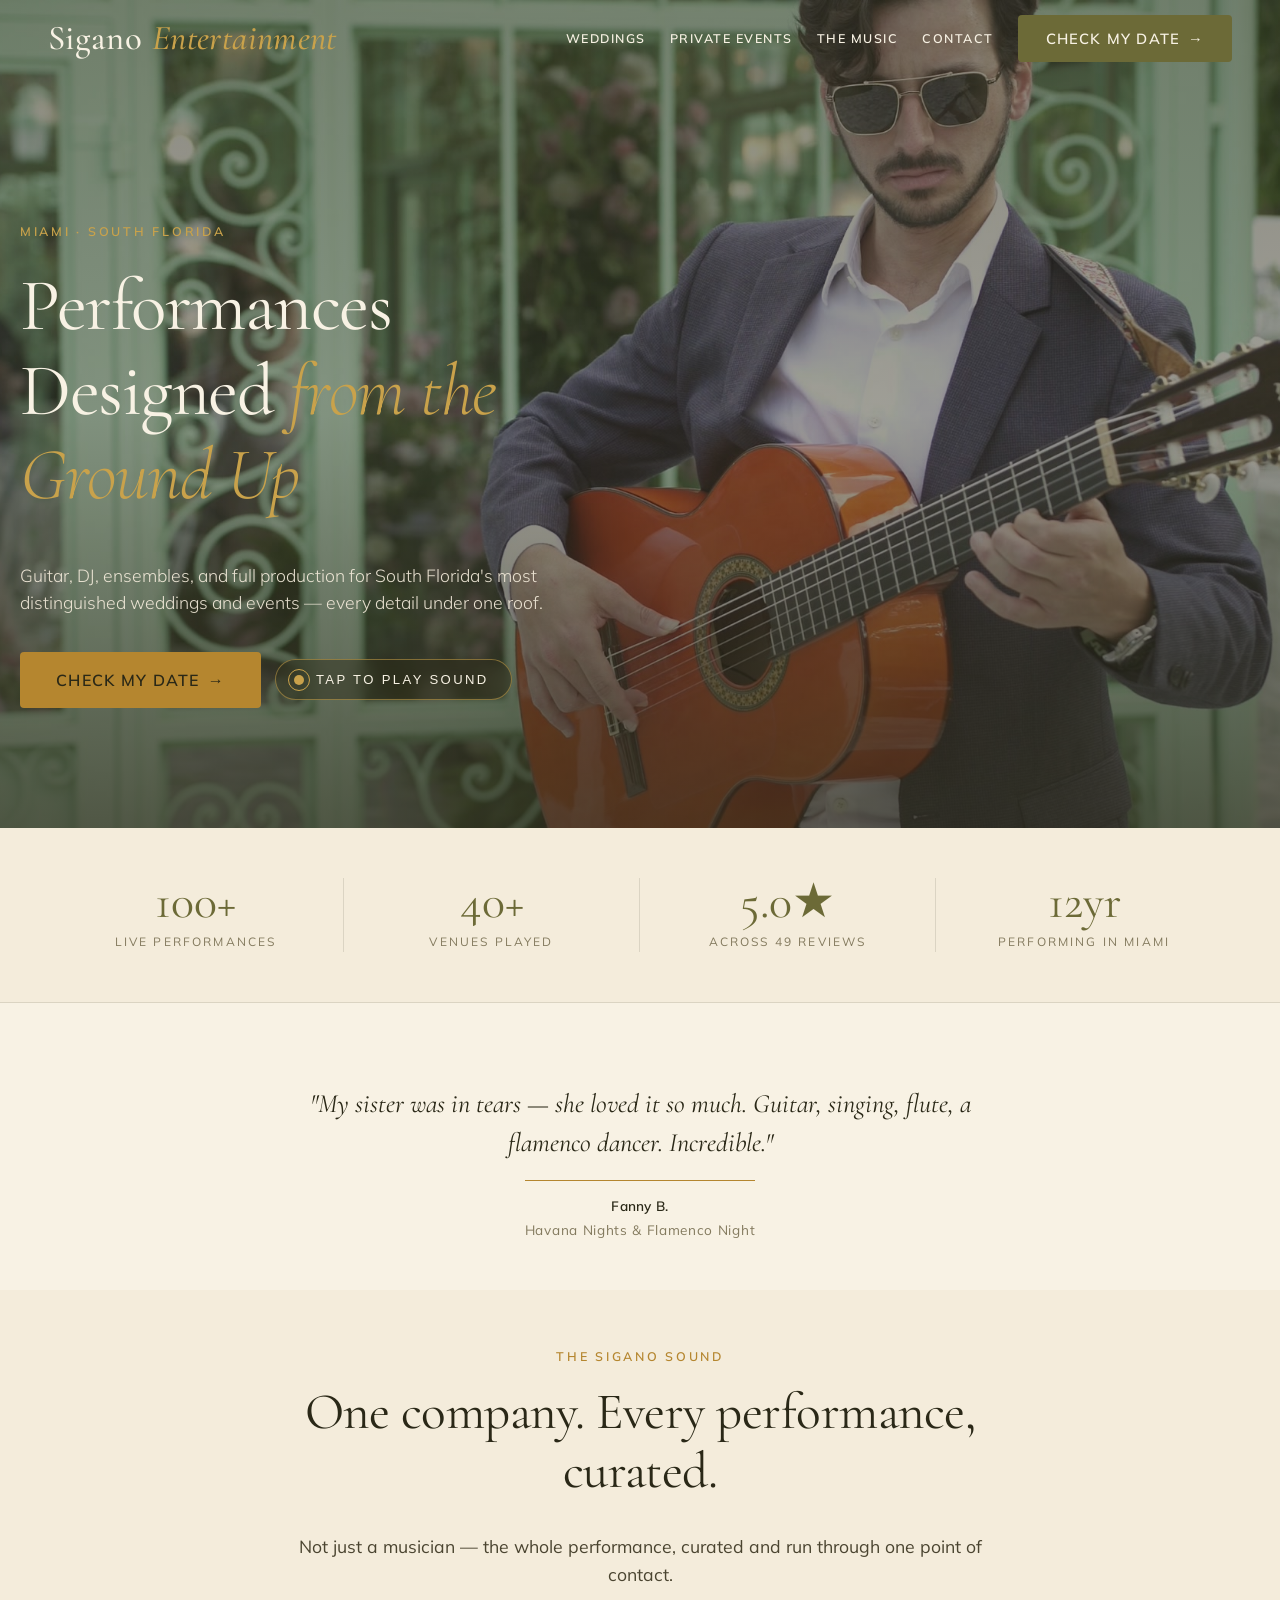
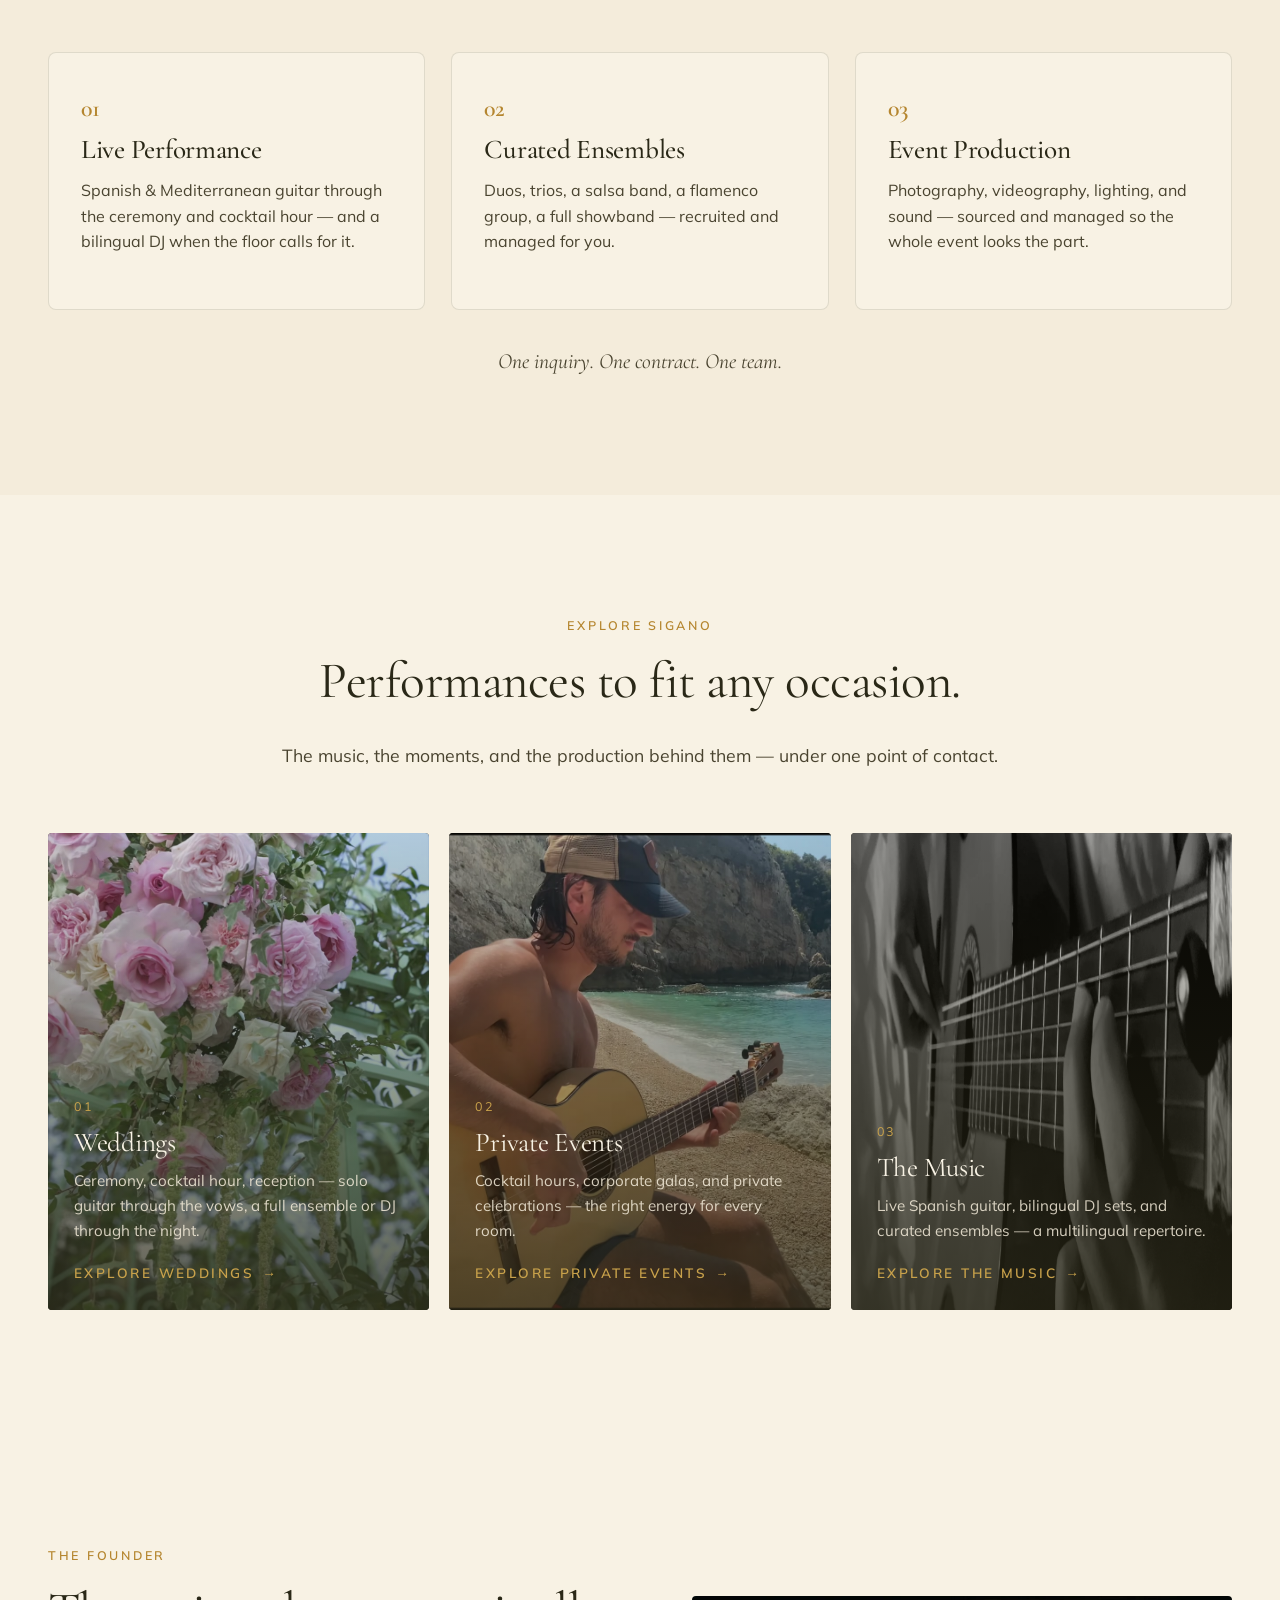
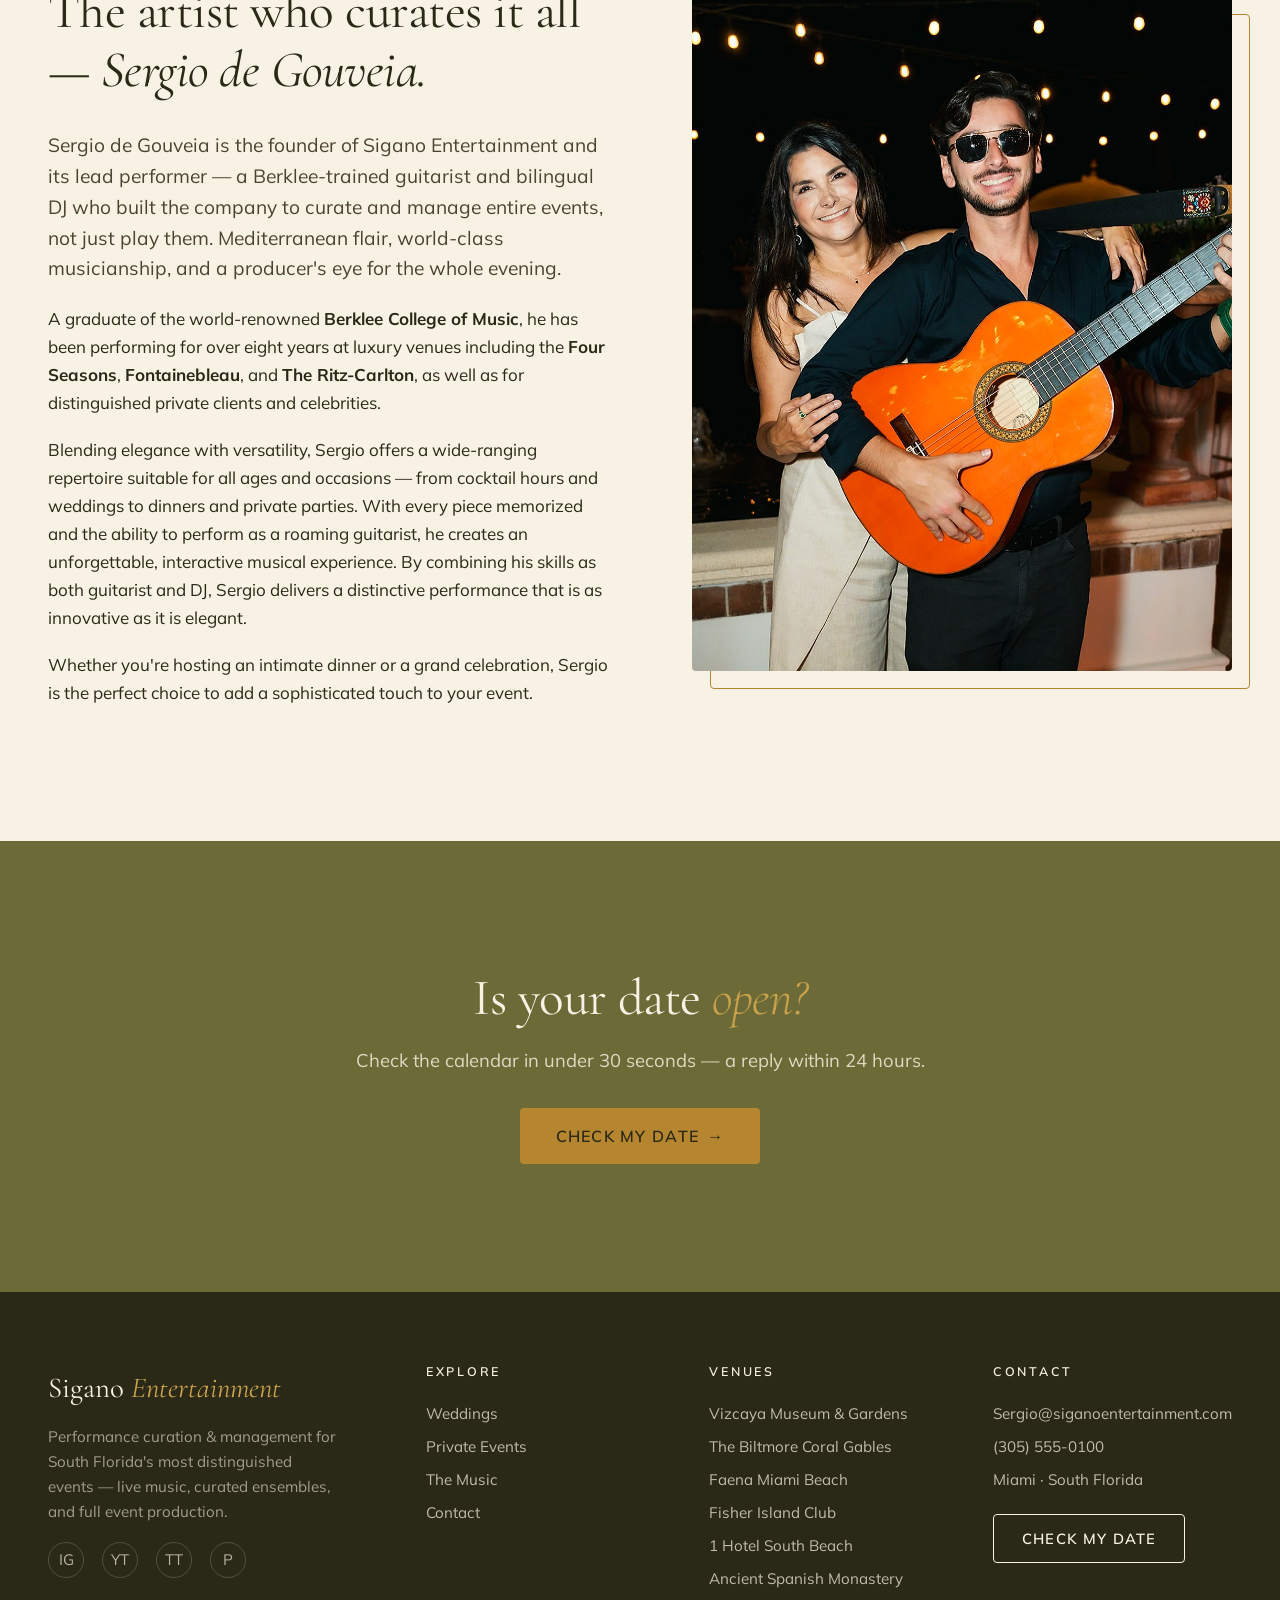
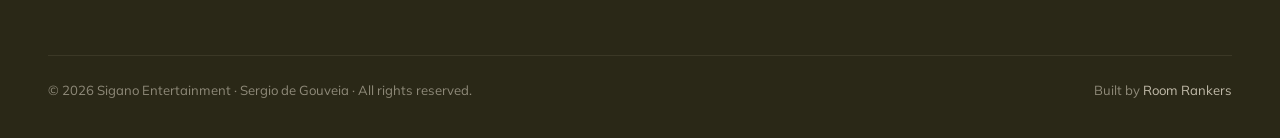
==== index.html @ 1015def7 "Homepage tweaks: new hero headline, single featured review, tighter spacing, heading edits, remove l" ====
<!DOCTYPE html>
<html lang="en">
<head>
<meta charset="UTF-8" />
<meta name="viewport" content="width=device-width, initial-scale=1.0" />
<title>Sigano Entertainment — Miami Wedding Guitarist & DJ | Spanish & Mediterranean Music</title>
<meta name="description" content="Sigano Entertainment curates and manages performances for luxury Miami events — Spanish guitar & bilingual DJ by Sergio de Gouveia, curated ensembles, and full event production (photo, video, lighting & sound) for weddings, parties, and corporate galas." />
<meta name="theme-color" content="#6C6A37" />

<!-- Open Graph -->
<meta property="og:type" content="website" />
<meta property="og:title" content="Sigano Entertainment — Miami Wedding Guitarist & DJ" />
<meta property="og:description" content="Spanish & Mediterranean guitar and bilingual DJ services for South Florida's most discerning couples and events." />
<meta property="og:url" content="https://siganoentertainment.com/" />
<meta property="og:image" content="https://siganoentertainment.com/assets/img/og-cover.jpg" />

<link rel="preconnect" href="https://fonts.googleapis.com" />
<link rel="preconnect" href="https://fonts.gstatic.com" crossorigin />
<link href="https://fonts.googleapis.com/css2?family=Cormorant+Garamond:ital,wght@0,400;0,500;0,600;1,400;1,500&family=Mulish:ital,wght@0,300;0,400;0,500;0,600;0,700;1,400&display=swap" rel="stylesheet" />
<link rel="stylesheet" href="assets/css/styles.css" />

<!-- ===================== Schema.org JSON-LD ===================== -->
<!-- (1) MusicGroup — entity panel + social link consolidation -->
<script type="application/ld+json">
{
  "@context": "https://schema.org",
  "@type": "MusicGroup",
  "name": "Sigano Entertainment",
  "alternateName": "Sergio de Gouveia",
  "genre": ["Spanish Guitar", "Flamenco", "Mediterranean", "Latin"],
  "url": "https://siganoentertainment.com",
  "logo": "https://siganoentertainment.com/assets/img/logo.svg",
  "image": "https://siganoentertainment.com/assets/img/og-cover.jpg",
  "sameAs": [
    "https://www.instagram.com/siganomusic",
    "https://www.youtube.com/@siganomusic",
    "https://www.tiktok.com/@siganomusic",
    "https://www.pinterest.com/siganomusic"
  ]
}
</script>
<!-- (2) LocalBusiness — service area + local pack eligibility -->
<script type="application/ld+json">
{
  "@context": "https://schema.org",
  "@type": "MusicGroup",
  "additionalType": "https://schema.org/LocalBusiness",
  "name": "Sigano Entertainment",
  "image": "https://siganoentertainment.com/assets/img/og-cover.jpg",
  "url": "https://siganoentertainment.com",
  "telephone": "+1-305-555-0100",
  "email": "Sergio@siganoentertainment.com",
  "priceRange": "$$$",
  "address": {
    "@type": "PostalAddress",
    "addressLocality": "Miami",
    "addressRegion": "FL",
    "addressCountry": "US"
  },
  "areaServed": [
    { "@type": "AdministrativeArea", "name": "Miami-Dade County" },
    { "@type": "AdministrativeArea", "name": "Broward County" },
    { "@type": "AdministrativeArea", "name": "Palm Beach County" }
  ],
  "aggregateRating": {
    "@type": "AggregateRating",
    "ratingValue": "5.0",
    "reviewCount": "49",
    "bestRating": "5"
  }
}
</script>
<!-- (3) FAQPage — eligible for FAQ rich result -->
<script type="application/ld+json">
{
  "@context": "https://schema.org",
  "@type": "FAQPage",
  "mainEntity": [
    {
      "@type": "Question",
      "name": "How far in advance should we book Sergio?",
      "acceptedAnswer": {
        "@type": "Answer",
        "text": "Luxury Miami weddings typically book Sigano Entertainment 9–12 months out. Peak Saturdays in October, November, March, and April are reserved earliest. Check My Date to see availability for your specific date."
      }
    },
    {
      "@type": "Question",
      "name": "Do you travel outside Miami?",
      "acceptedAnswer": {
        "@type": "Answer",
        "text": "Yes — Sigano Entertainment serves Miami-Dade, Broward, and Palm Beach counties without travel fees. Destination weddings in the Florida Keys, the Bahamas, and beyond are quoted on request."
      }
    },
    {
      "@type": "Question",
      "name": "What is included in your wedding packages?",
      "acceptedAnswer": {
        "@type": "Answer",
        "text": "Every wedding package includes ceremony guitar, cocktail hour, professional PA system, wireless lapel mic for the officiant, fully insured performance, and a planning consultation. DJ services and reception coverage are optional add-ons."
      }
    },
    {
      "@type": "Question",
      "name": "Can you play specific songs we request?",
      "acceptedAnswer": {
        "@type": "Answer",
        "text": "Absolutely — Sergio prepares custom arrangements for your processional, recessional, and first dance. Most couples submit 3–5 requests; the rest of the repertoire is curated to match your event's energy."
      }
    },
    {
      "@type": "Question",
      "name": "Do you perform in Spanish and English?",
      "acceptedAnswer": {
        "@type": "Answer",
        "text": "Yes. Sergio is fully bilingual — he MCs ceremonies in Spanish, English, or both, and his repertoire spans classical Spanish guitar, flamenco, Latin pop, and Mediterranean standards alongside American pop and jazz."
      }
    }
  ]
}
</script>
</head>
<body>

<!-- ===================== HEADER ===================== -->
<header class="site-header is-light">
  <div class="container site-header__inner">
    <a href="index.html" class="brand"><span class="brand__name">Sigano <span class="brand__mark">Entertainment</span></span></a>
    <nav class="nav" aria-label="Primary">
      <a href="weddings.html">Weddings</a>
      <a href="private-events.html">Private Events</a>
      <a href="music.html">The Music</a>
      <a href="contact.html">Contact</a>
      <button class="btn btn--primary" data-open-modal="check-date">Check My Date <span class="arrow">&rarr;</span></button>
    </nav>
    <button class="menu-toggle" aria-label="Menu" aria-expanded="false">
      <span></span><span></span><span></span>
    </button>
  </div>
</header>

<!-- ===================== HERO ===================== -->
<section class="hero" id="top">
  <div class="hero__media">
    <video autoplay muted loop playsinline preload="metadata" poster="assets/img/poster-home.jpg" aria-hidden="true">
      <source src="assets/videos/hero-home.mp4" type="video/mp4" />
    </video>
  </div>
  <div class="hero__overlay"></div>
  <div class="container hero__inner">
    <div class="hero__eyebrow eyebrow">Miami · South Florida</div>
    <h1 class="hero__title">Performances Designed <em>from the Ground Up</em></h1>
    <p class="hero__sub">Guitar, DJ, ensembles, and full production for South Florida's most distinguished weddings and events — every detail under one roof.</p>
    <div class="hero__actions">
      <button class="btn btn--gold btn--lg" data-open-modal="check-date">Check My Date <span class="arrow">→</span></button>
      <button class="hero__play-cue" type="button" aria-label="Toggle sound">
        <span class="dot"></span><span class="label">Tap to unmute</span>
      </button>
    </div>
  </div>
</section>

<!-- ===================== STATS STRIP ===================== -->
<section class="stats-strip" aria-label="Sigano by the numbers">
  <div class="container">
    <div class="stat-row stat-row--flush">
      <div class="stat"><div class="stat__num">100+</div><div class="stat__label">Live Performances</div></div>
      <div class="stat"><div class="stat__num">40+</div><div class="stat__label">Venues Played</div></div>
      <div class="stat"><div class="stat__num">5.0★</div><div class="stat__label">Across 49 reviews</div></div>
      <div class="stat"><div class="stat__num">12yr</div><div class="stat__label">Performing in Miami</div></div>
    </div>
  </div>
</section>

<!-- ===================== TESTIMONIAL TRIO (above the fold trust) ===================== -->
<section class="testimonial-trio" aria-label="What couples say">
  <div class="container">
    <div class="testimonial-trio__grid" style="grid-template-columns:1fr;max-width:860px;margin:0 auto;text-align:center;">
      <figure class="t-quote">
        <blockquote class="t-quote__text" style="font-size:1.65rem;line-height:1.5;">"My sister was in tears — she loved it so much. Guitar, singing, flute, a flamenco dancer. Incredible."</blockquote>
        <figcaption class="t-quote__attr" style="display:inline-block;border-top:1px solid var(--gold);padding-top:14px;">
          <strong>Fanny B.</strong>
          Havana Nights &amp; Flamenco Night
        </figcaption>
      </figure>
    </div>
  </div>
</section>

<!-- ===================== THE SIGANO SOUND — THREE PILLARS ===================== -->
<section class="section section--cream" style="padding-top: clamp(32px, 4vw, 52px);">
  <div class="container">
    <div class="section-head">
      <div class="eyebrow">The Sigano Sound</div>
      <h2>One company. Every performance, curated.</h2>
      <p class="lede">Not just a musician — the whole performance, curated and run through one point of contact.</p>
    </div>
    <div class="pillars">
      <div class="pillar">
        <div class="pillar__num">01</div>
        <h3 class="pillar__title">Live Performance</h3>
        <p class="pillar__desc">Spanish &amp; Mediterranean guitar through the ceremony and cocktail hour — and a bilingual DJ when the floor calls for it.</p>
      </div>
      <div class="pillar">
        <div class="pillar__num">02</div>
        <h3 class="pillar__title">Curated Ensembles</h3>
        <p class="pillar__desc">Duos, trios, a salsa band, a flamenco group, a full showband — recruited and managed for you.</p>
      </div>
      <div class="pillar">
        <div class="pillar__num">03</div>
        <h3 class="pillar__title">Event Production</h3>
        <p class="pillar__desc">Photography, videography, lighting, and sound — sourced and managed so the whole event looks the part.</p>
      </div>
    </div>
    <p class="pillars__foot">One inquiry. One contract. One team.</p>
  </div>
</section>

<!-- ===================== EVENTS WE CURATE FOR ===================== -->
<section class="section">
  <div class="container">
    <div class="section-head">
      <div class="eyebrow">Explore Sigano</div>
      <h2>Performances to fit any occasion.</h2>
      <p class="lede">The music, the moments, and the production behind them — under one point of contact.</p>
    </div>
    <div class="service-grid">
      <a href="weddings.html" class="service-card">
        <div class="service-card__bg" style="background-image:url('assets/img/card-weddings.jpg');"></div>
        <div class="service-card__content">
          <div class="service-card__number">01</div>
          <h3 class="service-card__title">Weddings</h3>
          <p class="service-card__desc">Ceremony, cocktail hour, reception — solo guitar through the vows, a full ensemble or DJ through the night.</p>
          <span class="service-card__cta">Explore weddings <span>&rarr;</span></span>
        </div>
      </a>
      <a href="private-events.html" class="service-card">
        <div class="service-card__bg" style="background-image:url('assets/img/poster-corporate.jpg');"></div>
        <div class="service-card__content">
          <div class="service-card__number">02</div>
          <h3 class="service-card__title">Private Events</h3>
          <p class="service-card__desc">Cocktail hours, corporate galas, and private celebrations — the right energy for every room.</p>
          <span class="service-card__cta">Explore private events <span>&rarr;</span></span>
        </div>
      </a>
      <a href="music.html" class="service-card">
        <div class="service-card__bg" style="background-image:url('assets/img/card-flamenco-bw.jpg');"></div>
        <div class="service-card__content">
          <div class="service-card__number">03</div>
          <h3 class="service-card__title">The Music</h3>
          <p class="service-card__desc">Live Spanish guitar, bilingual DJ sets, and curated ensembles — a multilingual repertoire.</p>
          <span class="service-card__cta">Explore the music <span>&rarr;</span></span>
        </div>
      </a>
    </div>
  </div>
</section>

<!-- ===================== ABOUT SERGIO ===================== -->
<section class="section" id="about">
  <div class="container">
    <div class="two-col">
      <div>
        <div class="eyebrow">The founder</div>
        <h2>The artist who curates it all <em>— Sergio de Gouveia.</em></h2>
        <p class="lede">Sergio de Gouveia is the founder of Sigano Entertainment and its lead performer — a Berklee-trained guitarist and bilingual DJ who built the company to curate and manage entire events, not just play them. Mediterranean flair, world-class musicianship, and a producer's eye for the whole evening.</p>
        <p>A graduate of the world-renowned <strong>Berklee College of Music</strong>, he has been performing for over eight years at luxury venues including the <strong>Four Seasons</strong>, <strong>Fontainebleau</strong>, and <strong>The Ritz-Carlton</strong>, as well as for distinguished private clients and celebrities.</p>
        <p>Blending elegance with versatility, Sergio offers a wide-ranging repertoire suitable for all ages and occasions — from cocktail hours and weddings to dinners and private parties. With every piece memorized and the ability to perform as a roaming guitarist, he creates an unforgettable, interactive musical experience. By combining his skills as both guitarist and DJ, Sergio delivers a distinctive performance that is as innovative as it is elegant.</p>
        <p>Whether you're hosting an intimate dinner or a grand celebration, Sergio is the perfect choice to add a sophisticated touch to your event.</p>
      </div>
      <div class="two-col__media two-col__media--frame">
        <img src="assets/img/sergio-night-stringlights.jpg" alt="Sergio de Gouveia performing with a guest at a Miami wedding under string lights" style="aspect-ratio:4/5;width:100%;object-fit:cover;border-radius:4px;" />
      </div>
    </div>
  </div>
</section>

<!-- ===================== CLOSING CTA ===================== -->
<section class="cta-block">
  <div class="container-narrow">
    <h2>Is your date <em>open?</em></h2>
    <p>Check the calendar in under 30 seconds — a reply within 24 hours.</p>
    <button class="btn btn--lg" data-open-modal="check-date">Check My Date <span class="arrow">→</span></button>
  </div>
</section>

<!-- ===================== FOOTER ===================== -->
<footer class="site-footer">
  <div class="container">
    <div class="footer-grid">
      <div>
        <div class="footer-brand">Sigano <em>Entertainment</em></div>
        <p class="footer-tagline">Performance curation &amp; management for South Florida's most distinguished events — live music, curated ensembles, and full event production.</p>
        <div class="social-links" style="margin-top:18px;">
          <a href="https://instagram.com/siganomusic" aria-label="Instagram" target="_blank" rel="noopener">IG</a>
          <a href="https://youtube.com/@siganomusic" aria-label="YouTube" target="_blank" rel="noopener">YT</a>
          <a href="https://tiktok.com/@siganomusic" aria-label="TikTok" target="_blank" rel="noopener">TT</a>
          <a href="https://pinterest.com/siganomusic" aria-label="Pinterest" target="_blank" rel="noopener">P</a>
        </div>
      </div>
      <div>
        <h4>Explore</h4>
        <ul>
          <li><a href="weddings.html">Weddings</a></li>
          <li><a href="private-events.html">Private Events</a></li>
          <li><a href="music.html">The Music</a></li>
          <li><a href="contact.html">Contact</a></li>
        </ul>
      </div>
      <div>
        <h4>Venues</h4>
        <ul>
          <li>Vizcaya Museum &amp; Gardens</li>
          <li>The Biltmore Coral Gables</li>
          <li>Faena Miami Beach</li>
          <li>Fisher Island Club</li>
          <li>1 Hotel South Beach</li>
          <li>Ancient Spanish Monastery</li>
        </ul>
      </div>
      <div>
        <h4>Contact</h4>
        <ul>
          <li><a href="mailto:Sergio@siganoentertainment.com">Sergio@siganoentertainment.com</a></li>
          <li><a href="tel:+13055550100">(305) 555-0100</a></li>
          <li>Miami · South Florida</li>
        </ul>
        <button class="btn btn--ghost-light" data-open-modal="check-date" style="margin-top:18px;">Check My Date</button>
      </div>
    </div>
    <div class="footer-bottom">
      <div>© 2026 Sigano Entertainment · Sergio de Gouveia · All rights reserved.</div>
      <div>Built by <a href="https://roomrankers.com" target="_blank" rel="noopener">Room Rankers</a></div>
    </div>
  </div>
</footer>

<!-- ===================== MOBILE STICKY CTA ===================== -->
<div class="mobile-cta">
  <button class="btn btn--primary" data-open-modal="check-date">Check My Date <span class="arrow">→</span></button>
</div>

<!-- ===================== "CHECK MY DATE" MODAL ===================== -->
<div class="modal" id="check-date-modal" role="dialog" aria-modal="true" aria-labelledby="check-date-title" aria-hidden="true">
  <div class="modal__panel">
    <button class="modal__close" data-modal-close aria-label="Close">&times;</button>
    <div class="modal__eyebrow">Real availability · 24h reply</div>
    <h2 id="check-date-title">Check My Date</h2>
    <p>Five quick fields. Sergio personally reviews every inquiry — you'll hear back within 24 hours with availability and a custom proposal for your venue.</p>
    <form id="check-date-form" novalidate>
      <div class="form-field">
        <label for="cd-name">Your name</label>
        <input id="cd-name" type="text" name="name" required autocomplete="name" />
      </div>
      <div class="form-field">
        <label for="cd-email">Email</label>
        <input id="cd-email" type="email" name="email" required autocomplete="email" />
      </div>
      <div class="form-field">
        <label for="cd-date">Event date</label>
        <input id="cd-date" type="date" name="event_date" required />
      </div>
      <div class="form-field">
        <label for="cd-type">Event type</label>
        <select id="cd-type" name="event_type" required>
          <option value="">Select one</option>
          <option>Wedding — full day</option>
          <option>Wedding — ceremony only</option>
          <option>Cocktail hour</option>
          <option>Corporate event</option>
          <option>Private dinner / other</option>
        </select>
      </div>
      <div class="form-field">
        <label for="cd-venue">Venue (or city)</label>
        <input id="cd-venue" type="text" name="venue" placeholder="e.g. Vizcaya, or Miami Beach" required />
      </div>
      <button class="btn btn--primary" type="submit">Send inquiry <span class="arrow">→</span></button>
      <small>Sergio replies personally · Sergio@siganoentertainment.com</small>
    </form>
  </div>
</div>

<script src="assets/js/main.js"></script>
</body>
</html>
---- assets/css/styles.css ----
/* =========================================================
   SIGANO MUSIC — Brand System & Site Styles
   Mediterranean luxury palette · serif display + clean sans
   ========================================================= */

:root {
  /* Color palette — Warm Mediterranean Luxury */
  --bordeaux: #6C6A37;
  --bordeaux-dark: #4F4E27;
  --terracotta: #C9A24B;
  --cream: #F4ECDB;
  --warm-white: #F8F2E4;
  --gold: #B5862F;
  --gold-soft: #C9A24B;
  --ink: #2A2817;
  --ink-soft: #4A4430;
  --muted: #837A5E;
  --hairline: rgba(42, 40, 23, 0.12);

  /* Type */
  --font-display: 'Cormorant Garamond', 'Playfair Display', Georgia, serif;
  --font-body: 'Mulish', -apple-system, BlinkMacSystemFont, 'Segoe UI', sans-serif;

  /* Layout */
  --container: 1240px;
  --container-narrow: 980px;
  --radius: 4px;
  --radius-lg: 8px;
  --header-h: 76px;

  /* Motion */
  --ease: cubic-bezier(0.22, 1, 0.36, 1);
  --dur: 0.45s;
}

/* ---------- Reset / base ---------- */
*, *::before, *::after { box-sizing: border-box; }
html { scroll-behavior: smooth; }
body {
  margin: 0;
  font-family: var(--font-body);
  font-size: 17px;
  line-height: 1.65;
  color: var(--ink);
  background: var(--warm-white);
  -webkit-font-smoothing: antialiased;
  -moz-osx-font-smoothing: grayscale;
}

img, video { display: block; max-width: 100%; height: auto; }

a { color: var(--bordeaux); text-decoration: none; transition: color 0.2s var(--ease); }
a:hover { color: var(--terracotta); }

h1, h2, h3, h4, h5 {
  font-family: var(--font-display);
  font-weight: 500;
  color: var(--ink);
  letter-spacing: -0.01em;
  line-height: 1.15;
  margin: 0 0 0.6em;
}

h1 { font-size: clamp(2.8rem, 6vw, 4.6rem); font-weight: 400; letter-spacing: -0.02em; }
h2 { font-size: clamp(2.2rem, 4vw, 3.4rem); font-weight: 400; }
h3 { font-size: clamp(1.5rem, 2.2vw, 1.9rem); }
h4 { font-size: 1.2rem; font-family: var(--font-body); font-weight: 600; letter-spacing: 0.02em; }

p { margin: 0 0 1.1em; }
.lede { font-size: 1.2rem; line-height: 1.6; color: var(--ink-soft); }

.container { width: 100%; max-width: var(--container); margin: 0 auto; padding: 0 28px; }
.container-narrow { width: 100%; max-width: var(--container-narrow); margin: 0 auto; padding: 0 28px; }

.eyebrow {
  font-family: var(--font-body);
  font-size: 0.78rem;
  font-weight: 600;
  letter-spacing: 0.22em;
  text-transform: uppercase;
  color: var(--gold);
  margin-bottom: 1rem;
  display: inline-block;
}

.section { padding: clamp(64px, 9vw, 120px) 0; }
.section--cream { background: var(--cream); }
.section--ink { background: var(--ink); color: var(--cream); }
.section--ink h1, .section--ink h2, .section--ink h3 { color: var(--warm-white); }
.section--ink .eyebrow { color: var(--gold-soft); }

/* ---------- Header ---------- */
.site-header {
  position: fixed;
  top: 0; left: 0; right: 0;
  height: var(--header-h);
  background: rgba(244, 236, 219, 0);
  z-index: 100;
  transition: background var(--dur) var(--ease), box-shadow var(--dur) var(--ease), backdrop-filter var(--dur) var(--ease);
}
.site-header.is-scrolled {
  background: rgba(244, 236, 219, 0.96);
  backdrop-filter: saturate(140%) blur(10px);
  -webkit-backdrop-filter: saturate(140%) blur(10px);
  box-shadow: 0 1px 0 var(--hairline);
}
.site-header__inner {
  height: 100%;
  display: flex;
  align-items: center;
  justify-content: space-between;
  gap: 24px;
}
.brand {
  display: flex;
  flex-direction: column;
  justify-content: center;
  gap: 2px;
  line-height: 1;
  color: var(--ink);
}
.brand__name {
  display: flex;
  align-items: baseline;
  gap: 10px;
  font-family: var(--font-display);
  font-size: 2.17rem;
  font-weight: 500;
  letter-spacing: 0.01em;
}
.brand__tag {
  font-family: var(--font-body);
  font-size: 0.6rem;
  font-weight: 600;
  letter-spacing: 0.17em;
  text-transform: uppercase;
  white-space: nowrap;
  opacity: 0.8;
}
.brand__mark { color: var(--bordeaux); font-style: italic; }
.site-header.is-light .brand,
.site-header.is-light .nav a,
.site-header.is-light .menu-toggle span { color: var(--warm-white); }
.site-header.is-light .brand__mark { color: var(--gold-soft); }
.site-header.is-scrolled.is-light .brand,
.site-header.is-scrolled.is-light .nav a,
.site-header.is-scrolled.is-light .menu-toggle span { color: var(--ink); }
.site-header.is-scrolled.is-light .brand__mark { color: var(--bordeaux); }

.nav {
  display: flex;
  align-items: center;
  gap: 24px;
}
.nav a {
  font-size: 0.78rem;
  font-weight: 600;
  letter-spacing: 0.12em;
  text-transform: uppercase;
  white-space: nowrap;
  color: var(--ink);
  position: relative;
}
.nav a::after {
  content: '';
  position: absolute;
  left: 0; right: 0; bottom: -6px;
  height: 1px;
  background: currentColor;
  transform: scaleX(0);
  transform-origin: left;
  transition: transform 0.3s var(--ease);
}
.nav a:hover::after, .nav a.is-active::after { transform: scaleX(1); }

.menu-toggle {
  display: none;
  background: none;
  border: 0;
  padding: 10px;
  margin: -10px;       /* expand tap target without shifting layout */
  cursor: pointer;
  position: relative;
  z-index: 110;        /* stays above the open nav drawer */
}
.menu-toggle span {
  display: block;
  width: 26px;
  height: 2px;
  background: var(--ink);
  margin: 6px 0;
  border-radius: 2px;
  transition: transform 0.3s var(--ease), opacity 0.2s var(--ease), background 0.2s var(--ease);
}
/* Light bars when header sits over the dark hero (before scroll) */
.site-header.is-light .menu-toggle span { background: var(--warm-white); }
.site-header.is-scrolled.is-light .menu-toggle span { background: var(--ink); }
/* Hamburger transforms into an X when the menu is open */
.menu-toggle.is-open span:nth-child(1) { transform: translateY(8px) rotate(45deg); }
.menu-toggle.is-open span:nth-child(2) { opacity: 0; }
.menu-toggle.is-open span:nth-child(3) { transform: translateY(-8px) rotate(-45deg); }
/* When the drawer is open, force bars dark (they're now on a light drawer background) */
.menu-toggle.is-open span { background: var(--ink) !important; }

/* ---------- Buttons ---------- */
.btn {
  display: inline-flex;
  align-items: center;
  justify-content: center;
  gap: 8px;
  padding: 14px 28px;
  font-family: var(--font-body);
  font-size: 0.92rem;
  font-weight: 600;
  letter-spacing: 0.08em;
  text-transform: uppercase;
  border: 0;
  border-radius: var(--radius);
  cursor: pointer;
  transition: transform 0.25s var(--ease), background 0.25s var(--ease), color 0.25s var(--ease), box-shadow 0.25s var(--ease);
  text-decoration: none;
  white-space: nowrap;
}
.btn--primary {
  background: var(--bordeaux);
  color: var(--warm-white);
}
.btn--primary:hover {
  background: var(--terracotta);
  color: var(--warm-white);
  transform: translateY(-1px);
  box-shadow: 0 10px 24px rgba(76, 78, 39, 0.25);
}
.btn--gold {
  background: var(--gold);
  color: var(--ink);
}
.btn--gold:hover {
  background: var(--gold-soft);
  color: var(--ink);
  transform: translateY(-1px);
}
.btn--ghost {
  background: transparent;
  color: var(--ink);
  border: 1px solid var(--ink);
}
.btn--ghost:hover {
  background: var(--ink);
  color: var(--warm-white);
}
.btn--ghost-light {
  background: transparent;
  color: var(--warm-white);
  border: 1px solid var(--warm-white);
}
.btn--ghost-light:hover {
  background: var(--warm-white);
  color: var(--ink);
}
.btn--lg { padding: 18px 36px; font-size: 1rem; }
.btn .arrow { font-family: var(--font-body); font-weight: 400; }

/* ---------- Hero ---------- */
.hero {
  position: relative;
  min-height: 92vh;
  display: flex;
  align-items: center;
  color: var(--warm-white);
  overflow: hidden;
  padding-top: var(--header-h);
}
.hero__media {
  position: absolute;
  inset: 0;
  z-index: 0;
}
.hero__media video,
.hero__media img {
  width: 100%;
  height: 100%;
  object-fit: cover;
  object-position: center;
}
.hero__overlay {
  position: absolute;
  inset: 0;
  background: linear-gradient(180deg, rgba(42,40,23,0.55) 0%, rgba(42,40,23,0.45) 50%, rgba(42,40,23,0.75) 100%);
  z-index: 1;
}
.hero__inner {
  position: relative;
  z-index: 2;
  width: 100%;
  padding: 80px 0 60px;
}
.hero__eyebrow {
  color: var(--gold-soft);
  margin-bottom: 1.4rem;
}
.hero__title {
  color: var(--warm-white);
  max-width: 16ch;
  margin-bottom: 0.6em;
}
.hero__title em { font-style: italic; color: var(--gold-soft); font-weight: 300; }
.hero__sub {
  font-size: 1.1rem;
  line-height: 1.55;
  max-width: 56ch;
  color: rgba(244, 236, 219, 0.92);
  margin-bottom: 2.2rem;
  font-weight: 300;
}
.hero__actions { display: flex; flex-wrap: wrap; gap: 14px; align-items: center; }
.hero__play-cue {
  font-size: 0.82rem;
  letter-spacing: 0.18em;
  text-transform: uppercase;
  color: var(--warm-white);
  display: inline-flex;
  align-items: center;
  gap: 12px;
  cursor: pointer;
  background: rgba(42, 40, 23, 0.45);
  border: 1px solid rgba(201, 162, 75, 0.55);
  padding: 12px 22px 12px 18px;
  border-radius: 999px;
  backdrop-filter: blur(8px);
  -webkit-backdrop-filter: blur(8px);
  transition: background 0.25s var(--ease), border-color 0.25s var(--ease), transform 0.25s var(--ease);
}
.hero__play-cue:hover {
  background: rgba(42, 40, 23, 0.65);
  border-color: var(--gold-soft);
  transform: translateY(-1px);
}
.hero__play-cue .dot {
  position: relative;
  width: 10px; height: 10px; border-radius: 50%;
  background: var(--gold-soft);
  flex-shrink: 0;
}
.hero__play-cue .dot::after {
  content: '';
  position: absolute;
  inset: -6px;
  border-radius: 50%;
  border: 1.5px solid var(--gold-soft);
  animation: pulse-ring 1.8s ease-out infinite;
}
.hero__play-cue.is-playing .dot { background: #C9A24B; }
.hero__play-cue.is-playing .dot::after { border-color: #C9A24B; }
@keyframes pulse-ring {
  0%   { opacity: 1; transform: scale(0.5); }
  100% { opacity: 0; transform: scale(1.6); }
}

/* Mini hero for service pages */
.hero--page {
  min-height: 70vh;
}

/* ---------- Trust strip (venue logos) ---------- */
.trust-strip {
  background: var(--cream);
  border-bottom: 1px solid var(--hairline);
  padding: 38px 0;
}
.trust-strip__label {
  text-align: center;
  font-size: 0.78rem;
  letter-spacing: 0.22em;
  text-transform: uppercase;
  color: var(--muted);
  margin-bottom: 22px;
}
.trust-strip__logos {
  display: flex;
  flex-wrap: wrap;
  align-items: center;
  justify-content: center;
  gap: clamp(28px, 5vw, 64px);
}
.trust-strip__logo {
  font-family: var(--font-display);
  font-size: clamp(1.05rem, 1.6vw, 1.35rem);
  font-weight: 500;
  letter-spacing: 0.08em;
  color: var(--ink-soft);
  opacity: 0.75;
  text-align: center;
  transition: opacity 0.2s var(--ease);
}
.trust-strip__logo:hover { opacity: 1; }
.trust-strip__logo small {
  display: block;
  font-family: var(--font-body);
  font-size: 0.6rem;
  letter-spacing: 0.18em;
  color: var(--muted);
  text-transform: uppercase;
  margin-top: 2px;
  font-weight: 500;
}

/* ---------- Stats strip (home, replaces venue logos) ---------- */
.stats-strip {
  background: var(--cream);
  border-bottom: 1px solid var(--hairline);
  padding: 14px 0;
}
.stats-strip .stat-row--flush {
  margin: 0;
  border-top: 0;
  border-bottom: 0;
}

/* ---------- Testimonial trio (above the fold) ---------- */
.testimonial-trio {
  padding: clamp(28px, 3vw, 40px) 0 clamp(20px, 2.5vw, 30px);
  background: var(--warm-white);
}
.testimonial-trio__grid {
  display: grid;
  grid-template-columns: repeat(3, 1fr);
  gap: 28px;
}
/* 2-up variant for pages with two real reviews */
.testimonial-trio__grid--two {
  grid-template-columns: repeat(2, 1fr);
  gap: 56px;
  max-width: 920px;
  margin: 0 auto;
}
.t-quote {
  padding-top: 0;
}
.t-quote__text {
  font-family: var(--font-display);
  font-size: 1.05rem;
  line-height: 1.4;
  color: var(--ink);
  font-style: italic;
  font-weight: 400;
  margin-bottom: 16px;
}
.t-quote__attr {
  border-top: 1px solid var(--gold);
  padding-top: 14px;
  font-size: 0.85rem;
  letter-spacing: 0.05em;
  color: var(--muted);
}
.t-quote__attr strong {
  display: block;
  color: var(--ink);
  font-weight: 600;
  letter-spacing: 0.02em;
  margin-bottom: 2px;
}

/* ---------- Service cards (homepage) ---------- */
.service-grid {
  display: grid;
  grid-template-columns: repeat(3, 1fr);
  gap: 20px;
  margin-top: 56px;
}
.service-grid--single {
  grid-template-columns: 1fr;
  margin-top: 20px;
}
.service-card--wide { aspect-ratio: 16 / 7; }
@media (max-width: 920px) {
  .service-card--wide { aspect-ratio: 5 / 4; }
}
.service-card {
  position: relative;
  display: block;
  aspect-ratio: 4 / 5;
  overflow: hidden;
  border-radius: var(--radius);
  background: var(--ink);
  color: var(--warm-white);
  text-decoration: none;
}
.service-card__bg {
  position: absolute; inset: 0;
  background-size: cover;
  background-position: center;
  transition: transform 0.7s var(--ease);
}
.service-card:hover .service-card__bg { transform: scale(1.06); }
.service-card::after {
  content: '';
  position: absolute; inset: 0;
  background: linear-gradient(180deg, rgba(42,40,23,0.15) 0%, rgba(42,40,23,0.75) 100%);
  z-index: 1;
}
.service-card__content {
  position: absolute;
  inset: 0;
  z-index: 2;
  padding: 26px;
  display: flex;
  flex-direction: column;
  justify-content: flex-end;
}
.service-card__number {
  font-size: 0.78rem;
  letter-spacing: 0.22em;
  text-transform: uppercase;
  color: var(--gold-soft);
  margin-bottom: 12px;
}
.service-card__title {
  font-family: var(--font-display);
  font-size: 1.7rem;
  font-weight: 400;
  color: var(--warm-white);
  margin: 0 0 10px;
  line-height: 1.1;
}
.service-card__desc {
  font-size: 0.95rem;
  color: rgba(244, 236, 219, 0.85);
  margin-bottom: 18px;
  max-width: 38ch;
}
.service-card__cta {
  font-size: 0.85rem;
  letter-spacing: 0.18em;
  text-transform: uppercase;
  color: var(--gold-soft);
  font-weight: 600;
  display: inline-flex;
  align-items: center;
  gap: 8px;
}

/* Section header */
.section-head { max-width: 720px; margin: 0 auto 64px; text-align: center; }
.section-head--left { margin: 0 0 56px; text-align: left; }
.section-head p { color: var(--ink-soft); font-size: 1.1rem; }

/* Two-column generic block */
.two-col {
  display: grid;
  grid-template-columns: 1.05fr 1fr;
  gap: clamp(40px, 6vw, 96px);
  align-items: center;
}
.two-col--reverse { grid-template-columns: 1fr 1.05fr; }
.two-col__media img { border-radius: var(--radius); }
.two-col__media--frame {
  position: relative;
}
.two-col__media--frame::before {
  content: '';
  position: absolute;
  top: 18px; left: 18px; right: -18px; bottom: -18px;
  border: 1px solid var(--gold);
  border-radius: var(--radius);
  z-index: -1;
}

/* ---------- Service details grid (3-col features) ---------- */
.feature-grid {
  display: grid;
  grid-template-columns: repeat(3, 1fr);
  gap: 40px;
}
.feature {
  padding: 8px 0;
}
.feature__num {
  font-family: var(--font-display);
  font-size: 2.4rem;
  color: var(--bordeaux);
  font-style: italic;
  line-height: 1;
  margin-bottom: 16px;
  font-weight: 400;
}
.feature__thumb {
  display: block;
  width: 100%;
  aspect-ratio: 4 / 3;
  object-fit: cover;
  border-radius: 4px;
  margin-bottom: 18px;
}
.feature h3 { margin-bottom: 10px; }
.feature p { color: var(--ink-soft); margin: 0; }

/* ---------- Pricing tiers ---------- */
.pricing-grid {
  display: grid;
  grid-template-columns: repeat(3, 1fr);
  gap: 28px;
}
.tier {
  background: var(--warm-white);
  border: 1px solid var(--hairline);
  padding: 44px 36px;
  border-radius: var(--radius);
  display: flex;
  flex-direction: column;
}
.tier--featured {
  border: 1px solid var(--bordeaux);
  background: var(--cream);
  position: relative;
  transform: translateY(-8px);
}
.tier--featured::before {
  content: 'MOST BOOKED';
  position: absolute;
  top: -12px; left: 50%;
  transform: translateX(-50%);
  background: var(--bordeaux);
  color: var(--warm-white);
  padding: 6px 14px;
  font-size: 0.7rem;
  letter-spacing: 0.2em;
  font-weight: 600;
  border-radius: 2px;
}
.tier__name {
  font-family: var(--font-display);
  font-size: 1.6rem;
  margin-bottom: 6px;
}
.tier__price {
  font-family: var(--font-display);
  font-size: 2.6rem;
  color: var(--bordeaux);
  font-weight: 400;
  margin: 8px 0 4px;
}
.tier__price small { font-size: 0.95rem; color: var(--muted); font-family: var(--font-body); display: inline; }
.tier__sub { font-size: 0.85rem; color: var(--muted); letter-spacing: 0.05em; margin-bottom: 24px; text-transform: uppercase; }
.tier ul { list-style: none; padding: 0; margin: 0 0 28px; }
.tier li {
  padding: 10px 0 10px 26px;
  position: relative;
  font-size: 0.95rem;
  color: var(--ink-soft);
  border-top: 1px solid var(--hairline);
}
.tier li:first-child { border-top: 0; }
.tier li::before {
  content: '';
  position: absolute;
  left: 0; top: 18px;
  width: 12px; height: 6px;
  border-left: 1.5px solid var(--gold);
  border-bottom: 1.5px solid var(--gold);
  transform: rotate(-45deg);
}
.tier .btn { margin-top: auto; }
.tier-note {
  text-align: center;
  margin-top: 36px;
  font-size: 0.9rem;
  color: var(--muted);
  font-style: italic;
}

/* ---------- Gallery ---------- */
.gallery {
  display: grid;
  grid-template-columns: repeat(12, 1fr);
  gap: 14px;
  margin-top: 48px;
}
.gallery__item {
  background: var(--cream);
  border-radius: var(--radius);
  overflow: hidden;
  position: relative;
  aspect-ratio: 4/5;
  background-size: cover;
  background-position: center;
}
.gallery__item--tall { grid-column: span 4; aspect-ratio: 3/5; }
.gallery__item--wide { grid-column: span 8; aspect-ratio: 8/5; }
.gallery__item--sq { grid-column: span 4; aspect-ratio: 1/1; }
.gallery__item .label {
  position: absolute;
  bottom: 16px; left: 18px;
  color: var(--warm-white);
  font-size: 0.78rem;
  letter-spacing: 0.18em;
  text-transform: uppercase;
  text-shadow: 0 1px 6px rgba(0,0,0,0.5);
}

/* ---------- FAQ ---------- */
.faq-list { max-width: 820px; margin: 56px auto 0; }
.faq {
  border-bottom: 1px solid var(--hairline);
  padding: 4px 0;
}
.faq summary {
  list-style: none;
  cursor: pointer;
  padding: 26px 48px 26px 0;
  font-family: var(--font-display);
  font-size: 1.3rem;
  font-weight: 500;
  color: var(--ink);
  position: relative;
  transition: color 0.2s var(--ease);
}
.faq summary::-webkit-details-marker { display: none; }
.faq summary::after {
  content: '+';
  position: absolute;
  right: 4px; top: 50%;
  transform: translateY(-50%);
  font-family: var(--font-body);
  font-weight: 300;
  font-size: 1.6rem;
  color: var(--bordeaux);
  transition: transform 0.3s var(--ease);
}
.faq[open] summary::after { transform: translateY(-50%) rotate(45deg); }
.faq summary:hover { color: var(--bordeaux); }
.faq__body {
  padding: 0 60px 26px 0;
  color: var(--ink-soft);
  font-size: 1.02rem;
  line-height: 1.7;
}

/* ---------- Big closing CTA ---------- */
.cta-block {
  background: var(--bordeaux);
  color: var(--warm-white);
  text-align: center;
  padding: clamp(72px, 10vw, 140px) 0;
}
.cta-block h2 { color: var(--warm-white); max-width: 18ch; margin: 0 auto 18px; }
.cta-block h2 em { font-style: italic; color: var(--gold-soft); font-weight: 300; }
.cta-block p { color: rgba(244, 236, 219, 0.85); max-width: 56ch; margin: 0 auto 32px; font-size: 1.15rem; }
.cta-block .btn { background: var(--gold); color: var(--ink); }
.cta-block .btn:hover { background: var(--warm-white); }

/* ---------- Lead-magnet inline block ---------- */
.lead-magnet {
  background: var(--cream);
  border-radius: var(--radius-lg);
  padding: clamp(40px, 6vw, 72px);
  display: grid;
  grid-template-columns: 1fr 1.2fr;
  gap: 56px;
  align-items: center;
}
.lead-magnet__cover {
  aspect-ratio: 3/4;
  background: linear-gradient(135deg, var(--bordeaux-dark), var(--bordeaux));
  border-radius: var(--radius);
  display: flex;
  align-items: center;
  justify-content: center;
  padding: 40px;
  color: var(--warm-white);
  text-align: center;
  box-shadow: 0 20px 50px rgba(42, 40, 23, 0.18);
  position: relative;
}
.lead-magnet__cover::after {
  content: '';
  position: absolute;
  top: 18px; left: 18px; right: 18px; bottom: 18px;
  border: 1px solid var(--gold-soft);
  pointer-events: none;
}
.lead-magnet__cover-eyebrow {
  font-size: 0.7rem;
  letter-spacing: 0.25em;
  color: var(--gold-soft);
  margin-bottom: 18px;
}
.lead-magnet__cover h3 {
  font-family: var(--font-display);
  color: var(--warm-white);
  font-size: 1.7rem;
  font-style: italic;
  font-weight: 400;
  margin: 0 0 16px;
  line-height: 1.2;
}
.lead-magnet__cover-sub {
  font-size: 0.85rem;
  color: rgba(244, 236, 219, 0.7);
  letter-spacing: 0.04em;
}
.lead-magnet__form { display: flex; flex-direction: column; gap: 14px; margin-top: 22px; }
.lead-magnet__form input {
  font-family: var(--font-body);
  font-size: 1rem;
  padding: 14px 18px;
  background: var(--warm-white);
  border: 1px solid var(--hairline);
  border-radius: var(--radius);
  color: var(--ink);
}
.lead-magnet__form input:focus { outline: 2px solid var(--bordeaux); outline-offset: -2px; }
.lead-magnet small { color: var(--muted); font-size: 0.82rem; }

/* ---------- Footer ---------- */
.site-footer {
  background: var(--ink);
  color: rgba(244, 236, 219, 0.75);
  padding: 72px 0 36px;
  font-size: 0.95rem;
}
.site-footer h4 {
  color: var(--warm-white);
  font-family: var(--font-body);
  font-size: 0.78rem;
  letter-spacing: 0.22em;
  text-transform: uppercase;
  margin-bottom: 18px;
}
.site-footer a { color: rgba(244, 236, 219, 0.75); }
.site-footer a:hover { color: var(--gold-soft); }
.footer-grid {
  display: grid;
  grid-template-columns: 1.4fr 1fr 1fr 1fr;
  gap: 48px;
}
.footer-grid ul { list-style: none; padding: 0; margin: 0; }
.footer-grid li { padding: 4px 0; }
.footer-brand {
  font-family: var(--font-display);
  font-size: 1.8rem;
  color: var(--warm-white);
  margin-bottom: 12px;
}
.footer-brand em { color: var(--gold-soft); font-style: italic; }
.footer-tagline { max-width: 32ch; color: rgba(244, 236, 219, 0.6); font-size: 0.95rem; }
.footer-bottom {
  display: flex;
  flex-wrap: wrap;
  justify-content: space-between;
  align-items: center;
  margin-top: 60px;
  padding-top: 24px;
  border-top: 1px solid rgba(244, 236, 219, 0.08);
  font-size: 0.82rem;
  color: rgba(244, 236, 219, 0.5);
}
.social-links { display: flex; gap: 18px; }
.social-links a {
  display: inline-flex;
  align-items: center;
  justify-content: center;
  width: 36px; height: 36px;
  border: 1px solid rgba(244, 236, 219, 0.2);
  border-radius: 50%;
  color: rgba(244, 236, 219, 0.7);
  transition: all 0.2s var(--ease);
}
.social-links a:hover {
  background: var(--gold);
  border-color: var(--gold);
  color: var(--ink);
}

/* ---------- Modal — "Check My Date" form ---------- */
.modal {
  position: fixed;
  inset: 0;
  background: rgba(42, 40, 23, 0.75);
  z-index: 1000;
  display: none;
  align-items: center;
  justify-content: center;
  padding: 20px;
  backdrop-filter: blur(6px);
  -webkit-backdrop-filter: blur(6px);
  opacity: 0;
  transition: opacity 0.3s var(--ease);
}
.modal.is-open {
  display: flex;
  opacity: 1;
}
.modal__panel {
  background: var(--warm-white);
  border-radius: var(--radius-lg);
  max-width: 540px;
  width: 100%;
  padding: 48px 44px 40px;
  position: relative;
  box-shadow: 0 30px 80px rgba(0,0,0,0.3);
  transform: translateY(20px);
  transition: transform 0.4s var(--ease);
}
.modal.is-open .modal__panel { transform: translateY(0); }
.modal__close {
  position: absolute;
  top: 16px; right: 18px;
  background: none; border: 0; cursor: pointer;
  font-size: 1.8rem;
  line-height: 1;
  color: var(--muted);
  font-family: var(--font-body);
  font-weight: 300;
  padding: 6px 10px;
}
.modal__close:hover { color: var(--bordeaux); }
.modal__eyebrow {
  font-size: 0.72rem;
  letter-spacing: 0.22em;
  text-transform: uppercase;
  color: var(--gold);
  margin-bottom: 10px;
}
.modal h2 {
  font-size: 2rem;
  margin-bottom: 8px;
}
.modal p { color: var(--ink-soft); margin-bottom: 24px; font-size: 0.98rem; }
.form-field { margin-bottom: 14px; }
.form-field label {
  display: block;
  font-size: 0.78rem;
  letter-spacing: 0.1em;
  text-transform: uppercase;
  color: var(--muted);
  margin-bottom: 6px;
  font-weight: 600;
}
.form-field input,
.form-field select,
.form-field textarea {
  width: 100%;
  font-family: var(--font-body);
  font-size: 1rem;
  padding: 12px 16px;
  background: var(--warm-white);
  border: 1px solid var(--hairline);
  border-radius: var(--radius);
  color: var(--ink);
  transition: border-color 0.2s var(--ease);
}
.form-field input:focus,
.form-field select:focus,
.form-field textarea:focus {
  outline: none;
  border-color: var(--bordeaux);
}
.modal .btn { width: 100%; margin-top: 8px; }
.modal small { display: block; text-align: center; color: var(--muted); margin-top: 14px; font-size: 0.78rem; }

/* ---------- Exit-intent popup ---------- */
.exit-popup {
  position: fixed;
  inset: 0;
  background: rgba(42, 40, 23, 0.78);
  z-index: 999;
  display: none;
  align-items: center;
  justify-content: center;
  padding: 20px;
  backdrop-filter: blur(8px);
}
.exit-popup.is-open { display: flex; }
.exit-popup__panel {
  background: var(--warm-white);
  border-radius: var(--radius-lg);
  max-width: 640px;
  width: 100%;
  display: grid;
  grid-template-columns: 0.85fr 1fr;
  overflow: hidden;
  position: relative;
}
.exit-popup__close {
  position: absolute;
  top: 12px; right: 16px;
  z-index: 2;
  background: none; border: 0; cursor: pointer;
  font-size: 1.6rem;
  color: var(--warm-white);
  font-weight: 300;
}
.exit-popup__art {
  background: linear-gradient(135deg, var(--bordeaux-dark) 0%, var(--bordeaux) 100%);
  color: var(--warm-white);
  padding: 36px 30px;
  display: flex;
  flex-direction: column;
  justify-content: center;
  text-align: center;
}
.exit-popup__art-eyebrow {
  font-size: 0.7rem;
  letter-spacing: 0.25em;
  color: var(--gold-soft);
  margin-bottom: 14px;
}
.exit-popup__art h3 {
  font-family: var(--font-display);
  color: var(--warm-white);
  font-size: 1.5rem;
  font-style: italic;
  font-weight: 400;
  line-height: 1.2;
  margin: 0;
}
.exit-popup__body {
  padding: 36px 32px;
}
.exit-popup__body h4 {
  font-family: var(--font-display);
  font-size: 1.4rem;
  font-weight: 500;
  letter-spacing: 0;
  color: var(--ink);
  margin: 0 0 8px;
  text-transform: none;
}
.exit-popup__body p { font-size: 0.92rem; color: var(--ink-soft); margin-bottom: 16px; }
.exit-popup__body form { display: flex; flex-direction: column; gap: 10px; }
.exit-popup__body input {
  font-family: var(--font-body);
  padding: 11px 14px;
  border: 1px solid var(--hairline);
  border-radius: var(--radius);
  font-size: 0.95rem;
}
.exit-popup__body .btn { padding: 12px 18px; font-size: 0.85rem; }
.exit-popup__body small { display: block; font-size: 0.74rem; color: var(--muted); margin-top: 8px; }

/* ---------- Sticky mobile CTA ---------- */
.mobile-cta {
  display: none;
  position: fixed;
  bottom: 16px; left: 16px; right: 16px;
  z-index: 90;
}
.mobile-cta .btn {
  width: 100%;
  box-shadow: 0 12px 30px rgba(42, 40, 23, 0.3);
}

/* ---------- Stat callout ---------- */
.stat-row {
  display: grid;
  grid-template-columns: repeat(4, 1fr);
  gap: 0;
  border-top: 1px solid var(--hairline);
  border-bottom: 1px solid var(--hairline);
  padding: 36px 0;
  margin: 32px 0;
}
.stat {
  text-align: center;
  border-right: 1px solid var(--hairline);
  padding: 0 12px;
}
.stat:last-child { border-right: 0; }
.stat__num {
  font-family: var(--font-display);
  font-size: clamp(2.2rem, 4vw, 3rem);
  color: var(--bordeaux);
  font-weight: 400;
  line-height: 1;
  margin-bottom: 6px;
}
.stat__label {
  font-size: 0.75rem;
  letter-spacing: 0.18em;
  text-transform: uppercase;
  color: var(--muted);
}

/* ---------- Utilities ---------- */
.text-center { text-align: center; }
.mt-0 { margin-top: 0; }

/* ============================================================
   RESPONSIVE — narrow desktops, tablets & phones
   ============================================================ */

/* Guardrail — kill any accidental horizontal scroll */
html, body { overflow-x: hidden; }

/* --- Narrow desktop / large tablet (compression zone) --- */
@media (max-width: 1180px) {
  .container, .container-narrow { padding: 0 24px; }

  /* Header — keep nav from getting squeezed against the brand */
  .site-header__inner { gap: 16px; }
  .nav { gap: 22px; }
  .nav a { font-size: 0.88rem; }
  .nav .btn { padding: 12px 22px; font-size: 0.85rem; letter-spacing: 0.06em; }
  .brand__name { font-size: 2.03rem; }

  /* Hero — easier scaling at intermediate widths */
  .hero__title { font-size: clamp(2.6rem, 5.4vw, 4rem); max-width: 18ch; }
  .hero__sub { font-size: 1.12rem; }

  /* Section rhythm slightly tighter */
  .section { padding: clamp(56px, 8vw, 96px) 0; }
  .section-head { margin-bottom: 48px; }

  /* Trust strip — let logos breathe */
  .trust-strip__logos { gap: 22px 40px; }

  /* Testimonials — close the gaps a bit so all three fit comfortably */
  .testimonial-trio__grid { gap: 22px; }
  .t-quote__text { font-size: 1rem; }

  /* Service cards — gap shrinks so the 2-up doesn't crowd */
  .service-grid { gap: 20px; margin-top: 44px; }
  .service-card__content { padding: 32px; }
  .service-card__title { font-size: 1.95rem; }

  /* Two-col gap closes */
  .two-col, .two-col--reverse { gap: 56px; }

  /* Pricing tiers — keep the 3-up but tighten */
  .pricing-grid { gap: 20px; }
  .tier { padding: 38px 30px; }
  .tier__price { font-size: 2.3rem; }

  /* Stat row collapses to 2x2 BEFORE phones — fixes the cramped 4-up */
  .stat-row { grid-template-columns: 1fr 1fr; gap: 24px 0; padding: 28px 0; }
  .stat { padding: 8px 16px; }
  .stat:nth-child(2n) { border-right: 0; }
  .stat:nth-child(1), .stat:nth-child(2) { border-bottom: 1px solid var(--hairline); padding-bottom: 20px; }
  .stat:nth-child(3), .stat:nth-child(4) { padding-top: 20px; }

  /* Feature grid — slightly tighter */
  .feature-grid { gap: 32px; }

  /* Lead magnet — tighter padding so it doesn't overflow */
  .lead-magnet { gap: 40px; padding: clamp(32px, 4vw, 56px); }

  /* Footer drops to 2x2 instead of 4-up */
  .footer-grid { grid-template-columns: 1fr 1fr; gap: 36px 48px; }

  /* CTA block scales down */
  .cta-block { padding: clamp(64px, 9vw, 120px) 0; }
}

/* --- Tablets and below (mobile drawer kicks in) --- */
@media (max-width: 920px) {
  :root { --header-h: 64px; }

  .container, .container-narrow { padding: 0 22px; }

  /* HEADER */
  .site-header__inner { gap: 12px; }
  .brand__name { font-size: 1.9rem; }
  .menu-toggle { display: block; }

  /* NAV — full overlay drawer */
  .nav {
    display: none;
    position: fixed;
    top: 0;                          /* covers full viewport for clean focus */
    left: 0; right: 0; bottom: 0;
    background: var(--warm-white);
    flex-direction: column;
    align-items: stretch;
    padding: calc(var(--header-h) + 18px) 24px 36px;
    gap: 2px;
    overflow-y: auto;
    z-index: 95;                     /* below the toggle (z:110) so X stays clickable */
    animation: nav-in 0.3s var(--ease);
  }
  .nav.is-open { display: flex; }
  @keyframes nav-in {
    from { opacity: 0; transform: translateY(-8px); }
    to   { opacity: 1; transform: translateY(0); }
  }
  .nav a {
    padding: 18px 6px;
    border-bottom: 1px solid var(--hairline);
    font-size: 1.08rem;
    color: var(--ink);
  }
  .nav a::after { display: none; }
  .nav .btn {
    margin-top: 22px;
    width: 100%;
    padding: 16px 24px;
    font-size: 1rem;
  }

  /* HERO — fix the squashed title + better mobile rhythm */
  .hero {
    min-height: 100svh;              /* small viewport unit — accounts for browser chrome */
    padding-top: var(--header-h);
  }
  .hero__inner { padding: 36px 0 48px; }
  .hero__eyebrow { font-size: 0.7rem; letter-spacing: 0.18em; margin-bottom: 1rem; }
  .hero__title {
    max-width: none;                 /* CRITICAL — was 16ch, causing the smash */
    font-size: clamp(2.4rem, 9vw, 3.6rem);
    line-height: 1.1;
    margin-bottom: 0.45em;
  }
  .hero__sub {
    font-size: 1.02rem;
    line-height: 1.55;
    margin-bottom: 1.6rem;
    max-width: 38ch;
  }
  .hero__actions { gap: 12px; }
  .hero__play-cue {
    padding: 10px 16px 10px 14px;
    font-size: 0.74rem;
    letter-spacing: 0.16em;
    gap: 10px;
  }
  .hero__play-cue .dot { width: 9px; height: 9px; }
  .btn--lg { padding: 16px 28px; font-size: 0.92rem; }

  /* SECTIONS */
  .section { padding: 56px 0; }
  .section-head { margin-bottom: 40px; }

  /* TRUST STRIP */
  .trust-strip { padding: 28px 0; }
  .trust-strip__label { margin-bottom: 16px; font-size: 0.7rem; }
  .trust-strip__logos { gap: 14px 28px; }
  .trust-strip__logo { font-size: 1rem; }
  .trust-strip__logo small { font-size: 0.55rem; }

  /* TESTIMONIAL TRIO */
  .testimonial-trio { padding: 52px 0; }
  .testimonial-trio__grid { grid-template-columns: 1fr; gap: 32px; }
  .t-quote { padding-top: 22px; }
  .t-quote__text { font-size: 1.2rem; line-height: 1.4; }

  /* SERVICE CARDS */
  .service-grid { grid-template-columns: 1fr; gap: 14px; margin-top: 36px; }
  .service-card { aspect-ratio: 5/4; }   /* less tall on mobile */
  .service-card__content { padding: 26px; }
  .service-card__title { font-size: 1.85rem; margin-bottom: 6px; }
  .service-card__desc { font-size: 0.92rem; max-width: 34ch; }

  /* TWO-COL BLOCKS */
  .two-col, .two-col--reverse { grid-template-columns: 1fr; gap: 36px; }
  .two-col__media--frame::before { display: none; }

  /* FEATURE GRID */
  .feature-grid { grid-template-columns: 1fr; gap: 28px; }
  .feature__num { font-size: 2rem; margin-bottom: 10px; }

  /* PRICING */
  .pricing-grid { grid-template-columns: 1fr; gap: 16px; }
  .tier { padding: 32px 26px; }
  .tier--featured { transform: none; margin-top: 14px; }
  .tier__price { font-size: 2.2rem; }

  /* STAT ROW */
  .stat-row { grid-template-columns: 1fr 1fr; gap: 16px 0; padding: 22px 0; }
  .stat { padding: 6px 8px; }
  .stat:nth-child(2n) { border-right: 0; }
  .stat:nth-child(1), .stat:nth-child(2) { border-bottom: 1px solid var(--hairline); padding-bottom: 16px; }
  .stat:nth-child(3), .stat:nth-child(4) { padding-top: 16px; }
  .stat__num { font-size: 2rem; }
  .stat__label { font-size: 0.66rem; letter-spacing: 0.14em; }

  /* GALLERY */
  .gallery { grid-template-columns: 1fr 1fr; gap: 10px; }
  .gallery__item, .gallery__item--tall, .gallery__item--wide, .gallery__item--sq {
    grid-column: span 1; aspect-ratio: 1/1;
  }

  /* LEAD MAGNET */
  .lead-magnet { grid-template-columns: 1fr; gap: 28px; padding: 32px 26px; }
  .lead-magnet__cover { aspect-ratio: 4/5; padding: 28px; max-width: 280px; margin: 0 auto; }
  .lead-magnet__cover h3 { font-size: 1.45rem; }

  /* FAQ */
  .faq summary { padding: 22px 44px 22px 0; font-size: 1.15rem; }
  .faq__body { padding: 0 8px 22px 0; font-size: 0.98rem; }

  /* CTA BLOCK */
  .cta-block { padding: 64px 0 88px; }
  .cta-block p { font-size: 1.02rem; }

  /* FOOTER */
  .site-footer { padding: 56px 0 32px; }
  .footer-grid { grid-template-columns: 1fr 1fr; gap: 32px; }
  .footer-brand { font-size: 1.5rem; }

  /* EXIT POPUP */
  .exit-popup__panel { grid-template-columns: 1fr; max-width: 420px; }
  .exit-popup__art { padding: 22px; }
  .exit-popup__art h3 { font-size: 1.3rem; }

  /* MODAL */
  .modal { padding: 16px; align-items: flex-end; }    /* slides up from bottom on phone */
  .modal__panel {
    padding: 32px 22px 24px;
    max-height: 90vh;
    max-height: 90svh;
    overflow-y: auto;
    border-radius: 10px;
  }
  .modal__panel h2 { font-size: 1.7rem; }
  .modal__panel p { font-size: 0.94rem; margin-bottom: 18px; }
  .form-field { margin-bottom: 12px; }

  /* MOBILE STICKY CTA */
  .mobile-cta { display: block; }
  body { padding-bottom: 76px; }
}

/* --- Phones (small) --- */
@media (max-width: 520px) {
  .container, .container-narrow { padding: 0 18px; }

  /* Hero — even tighter type on small phones */
  .hero__title { font-size: clamp(2.2rem, 10vw, 3rem); }
  .hero__sub { font-size: 0.98rem; }
  .hero__actions { flex-direction: column; align-items: flex-start; }
  .hero__actions .btn { width: auto; }

  /* Section type */
  h2 { font-size: clamp(1.95rem, 8vw, 2.6rem); }

  /* Service cards a bit squarer for thumb scrolling */
  .service-card { aspect-ratio: 6/5; }
  .service-card__content { padding: 22px; }
  .service-card__title { font-size: 1.65rem; }

  /* Gallery to single column for stronger feel */
  .gallery { grid-template-columns: 1fr; }
  .gallery__item { aspect-ratio: 5/4; }

  /* Footer collapses to single column */
  .footer-grid { grid-template-columns: 1fr; gap: 28px; }
  .footer-bottom { flex-direction: column; gap: 12px; text-align: center; }

  /* Trust strip — let logos breathe vertically */
  .trust-strip__logos { gap: 12px 22px; }
  .trust-strip__logo { font-size: 0.95rem; }

  /* Pricing tiers — slightly tighter */
  .tier { padding: 28px 22px; }

  /* Stats — single column reads better on narrow phones */
  .stat-row { grid-template-columns: 1fr; gap: 0; padding: 16px 0; }
  .stat { border-right: 0; border-bottom: 1px solid var(--hairline); padding: 14px 8px; }
  .stat:last-child { border-bottom: 0; }
}

/* ===== Home: three-pillar curation model ===== */
.pillars { display: grid; grid-template-columns: repeat(3, 1fr); gap: 26px; margin-top: 8px; }
.pillar {
  background: var(--warm-white);
  border: 1px solid var(--hairline);
  border-radius: var(--radius-lg);
  padding: 36px 32px;
  transition: transform var(--dur) var(--ease), box-shadow var(--dur) var(--ease);
}
.pillar:hover { transform: translateY(-4px); box-shadow: 0 18px 40px rgba(42, 40, 23, 0.10); }
.pillar__num { font-family: var(--font-display); font-size: 1.5rem; font-weight: 600; color: var(--gold); }
.pillar__title { font-size: 1.7rem; margin: 6px 0 12px; }
.pillar__desc { color: var(--ink-soft); font-size: 1rem; line-height: 1.62; }
.pillars__foot {
  text-align: center; margin: 34px auto 0; max-width: 60ch;
  font-family: var(--font-display); font-style: italic; font-size: 1.35rem; color: var(--ink-soft);
}
@media (max-width: 860px) { .pillars { grid-template-columns: 1fr; } }
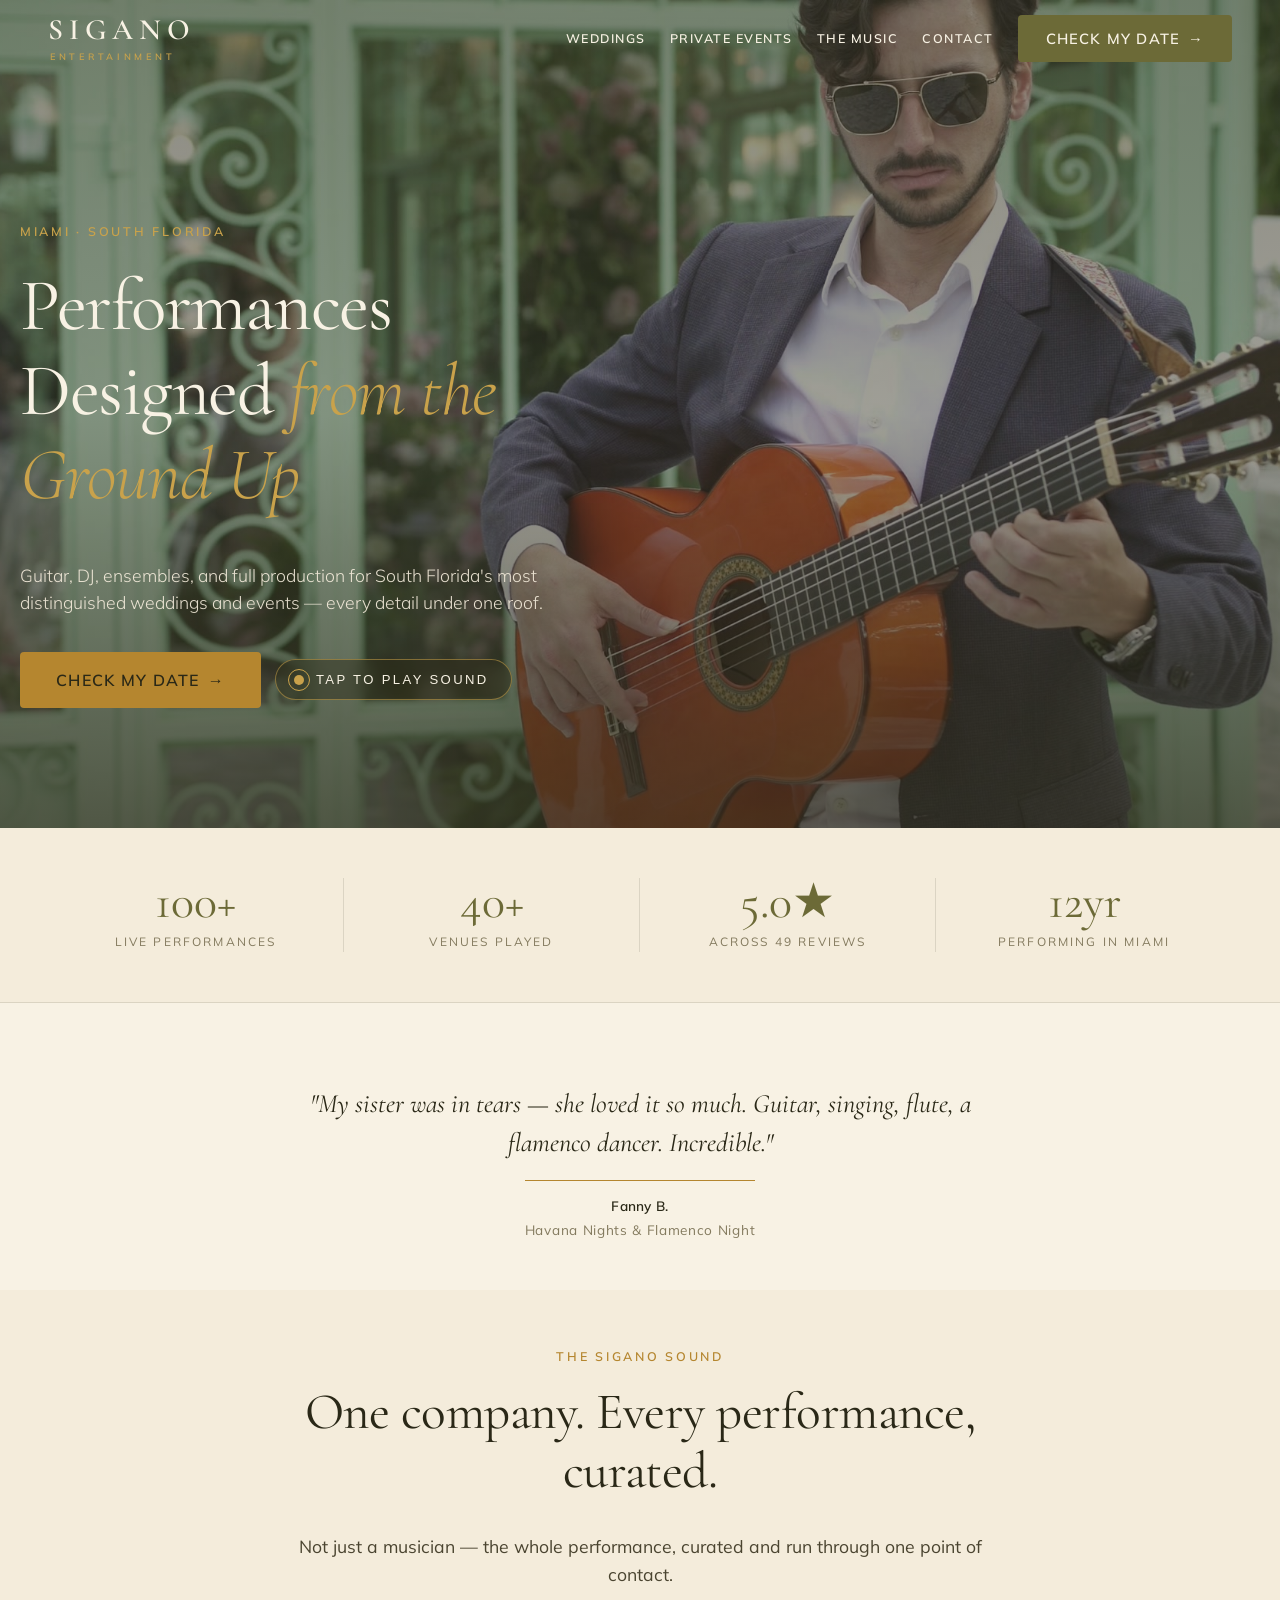
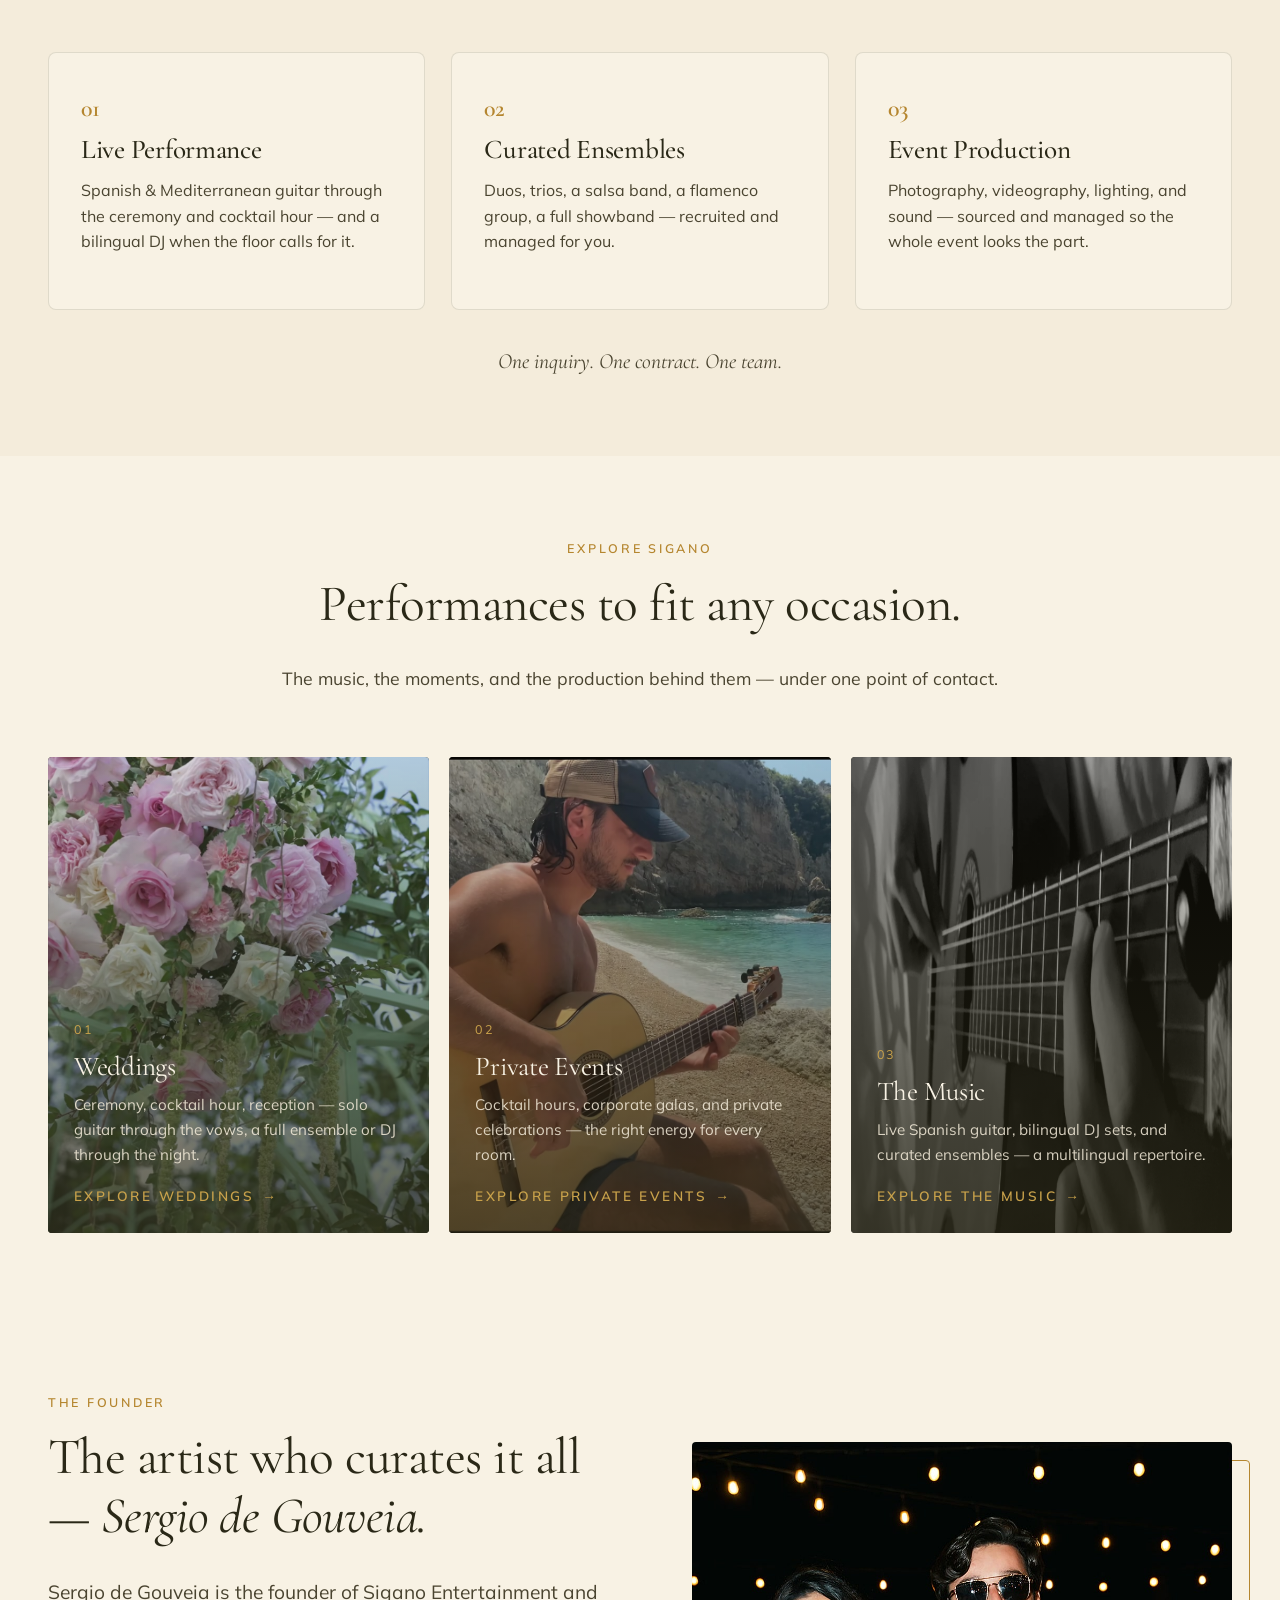
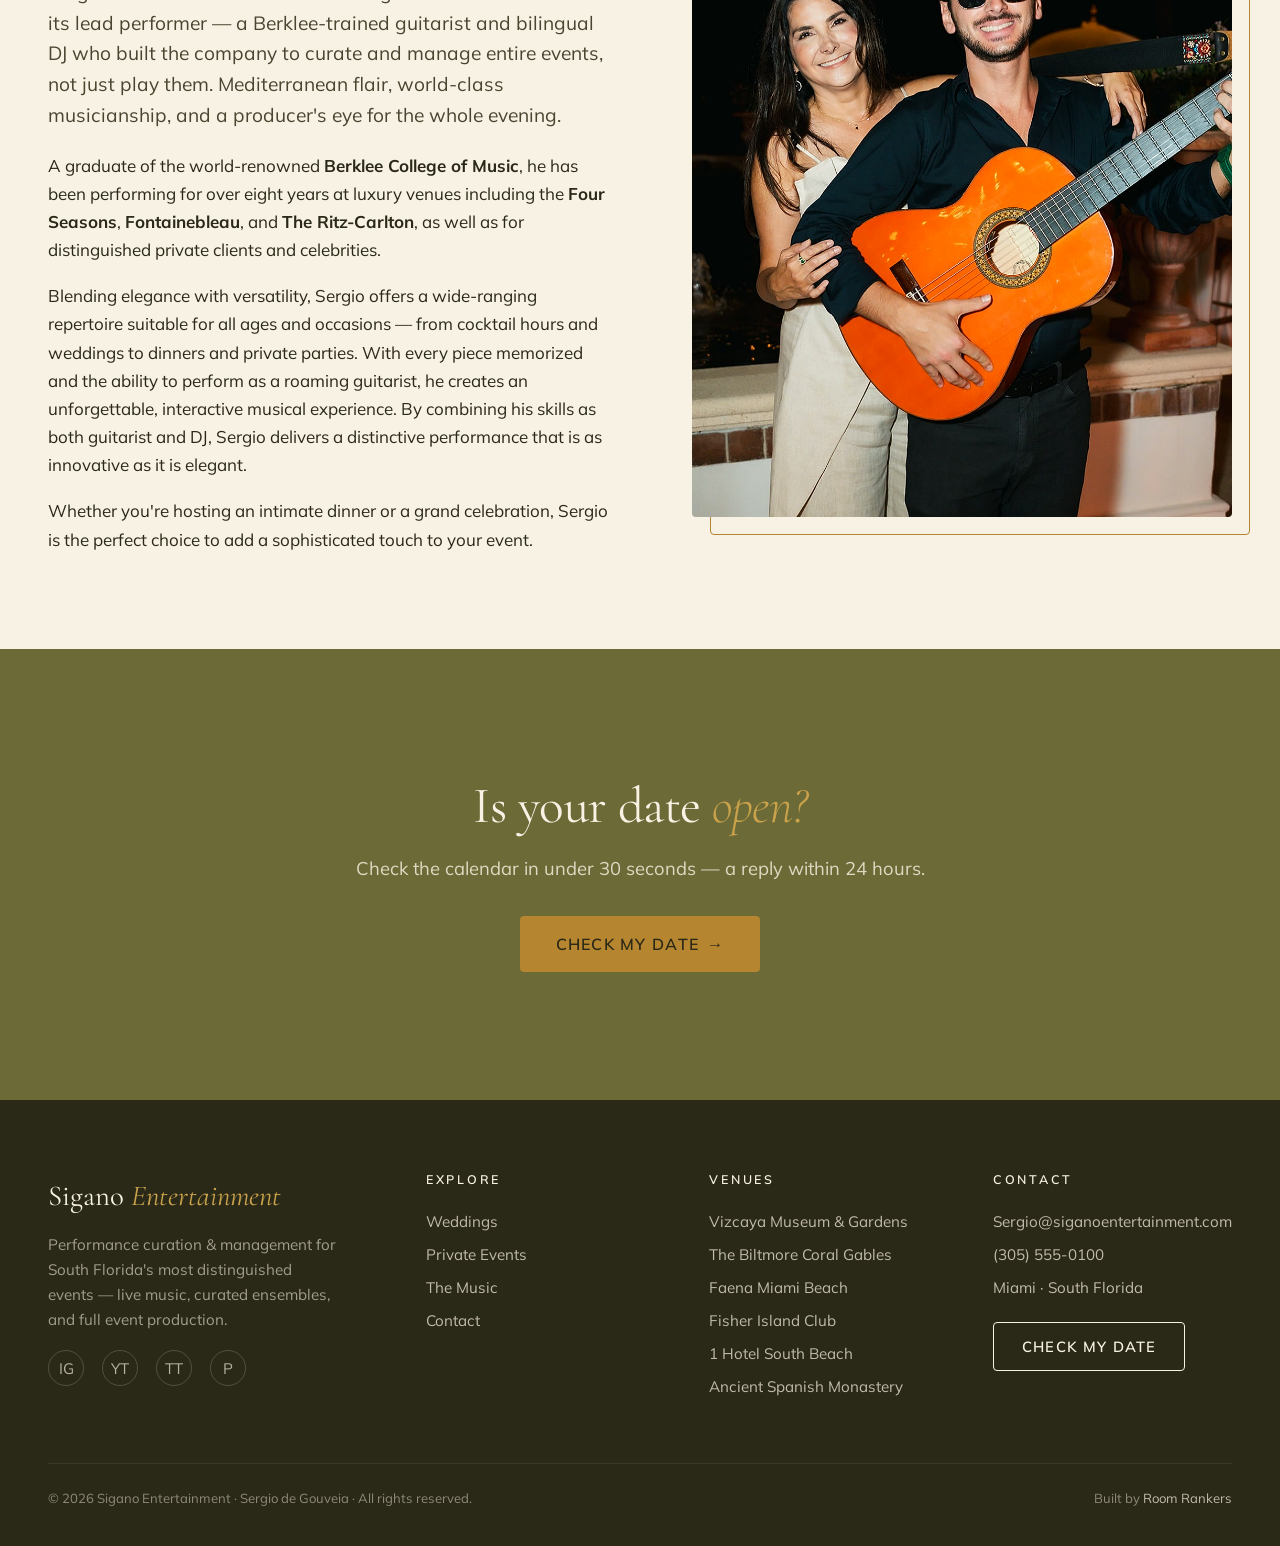
==== commit dba57f93: "Apply logo #1 (Aurelia) as the site header lockup: SIGANO / ENTERTAINMENT Co-Authored-By: Claude Opu" ====
--- a/index.html
+++ b/index.html
@@ -125,7 +125,7 @@
 <!-- ===================== HEADER ===================== -->
 <header class="site-header is-light">
   <div class="container site-header__inner">
-    <a href="index.html" class="brand"><span class="brand__name">Sigano <span class="brand__mark">Entertainment</span></span></a>
+    <a href="index.html" class="brand"><span class="brand__name">SIGANO</span><span class="brand__sub">Entertainment</span></a>
     <nav class="nav" aria-label="Primary">
       <a href="weddings.html">Weddings</a>
       <a href="private-events.html">Private Events</a>
--- a/assets/css/styles.css
+++ b/assets/css/styles.css
@@ -83,7 +83,7 @@
   display: inline-block;
 }
 
-.section { padding: clamp(64px, 9vw, 120px) 0; }
+.section { padding: clamp(44px, 6vw, 84px) 0; }
 .section--cream { background: var(--cream); }
 .section--ink { background: var(--ink); color: var(--cream); }
 .section--ink h1, .section--ink h2, .section--ink h3 { color: var(--warm-white); }
@@ -120,13 +120,22 @@
   color: var(--ink);
 }
 .brand__name {
-  display: flex;
-  align-items: baseline;
-  gap: 10px;
   font-family: var(--font-display);
-  font-size: 2.17rem;
-  font-weight: 500;
-  letter-spacing: 0.01em;
+  font-size: 1.85rem;
+  font-weight: 600;
+  text-transform: uppercase;
+  letter-spacing: 0.2em;
+  line-height: 1;
+}
+.brand__sub {
+  font-family: var(--font-body);
+  font-size: 0.58rem;
+  font-weight: 600;
+  text-transform: uppercase;
+  letter-spacing: 0.4em;
+  color: var(--gold-soft);
+  margin-top: 5px;
+  padding-left: 0.22em;
 }
 .brand__tag {
   font-family: var(--font-body);
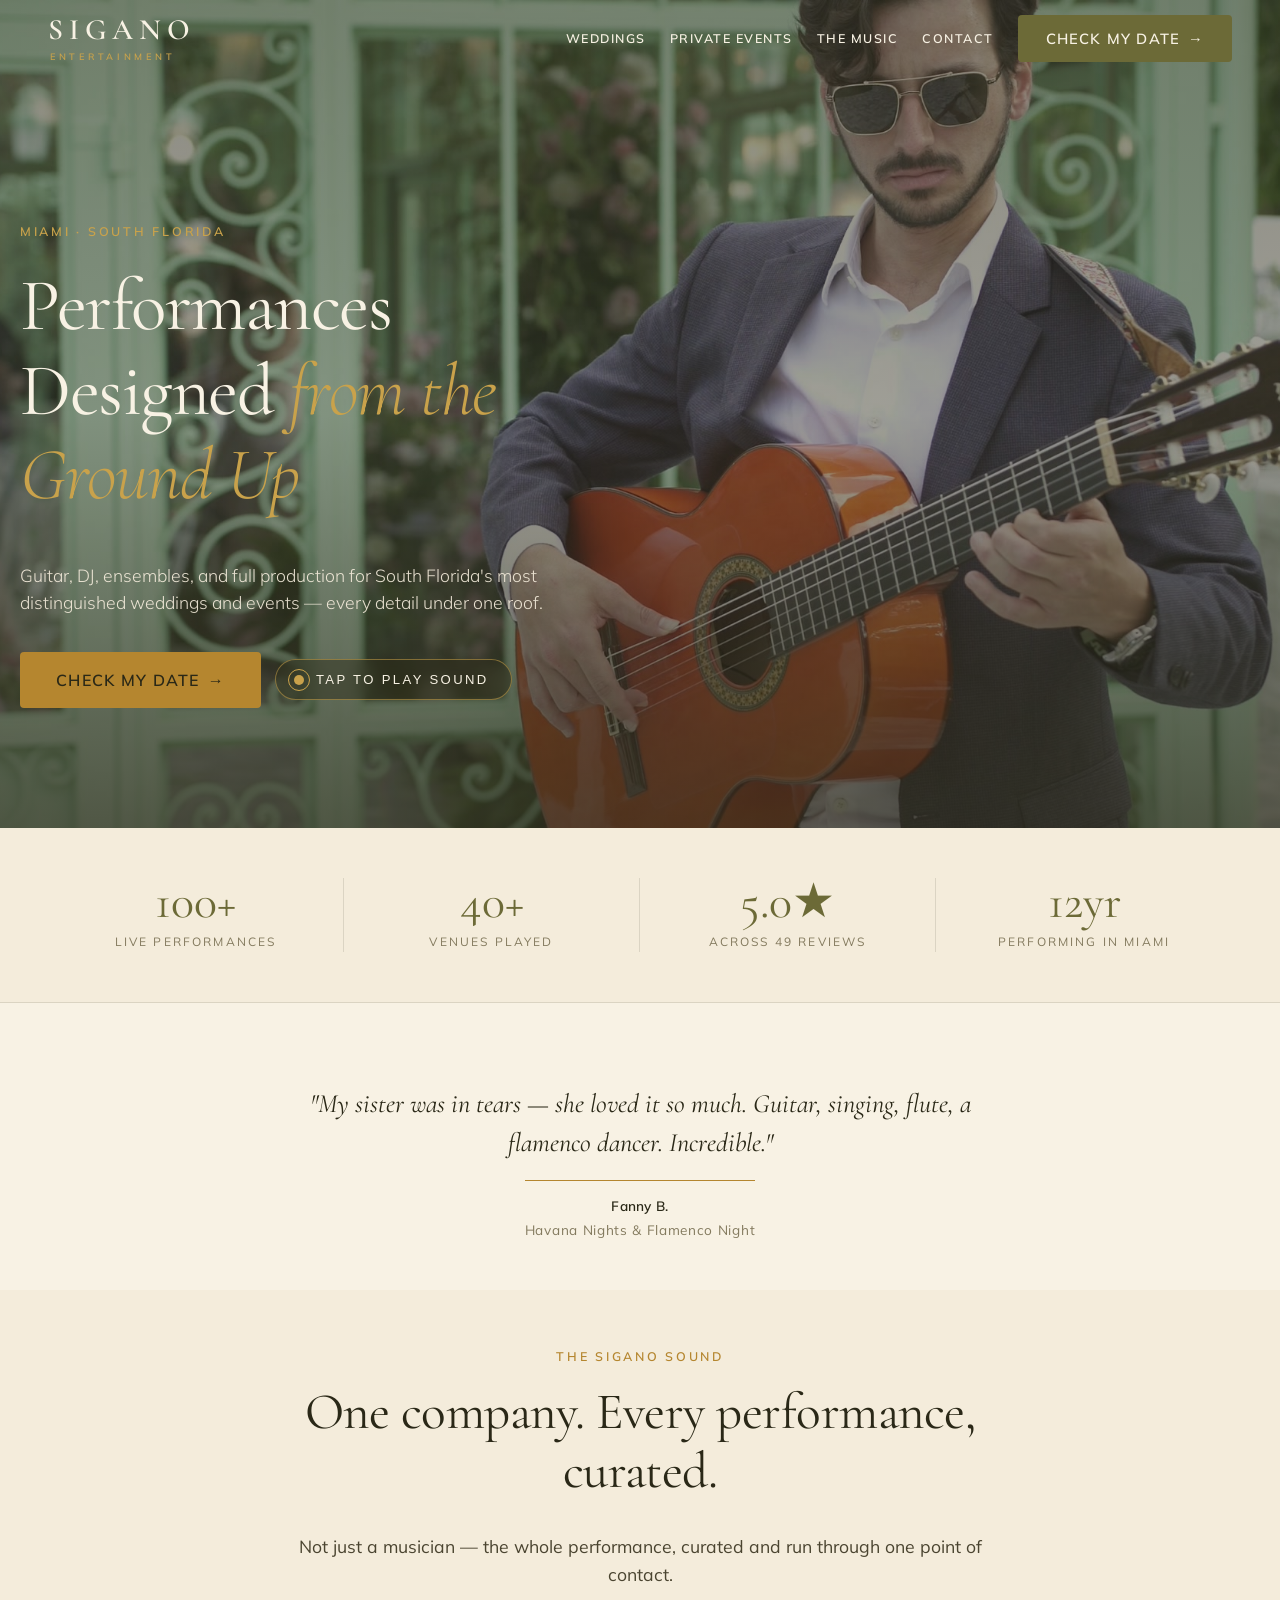
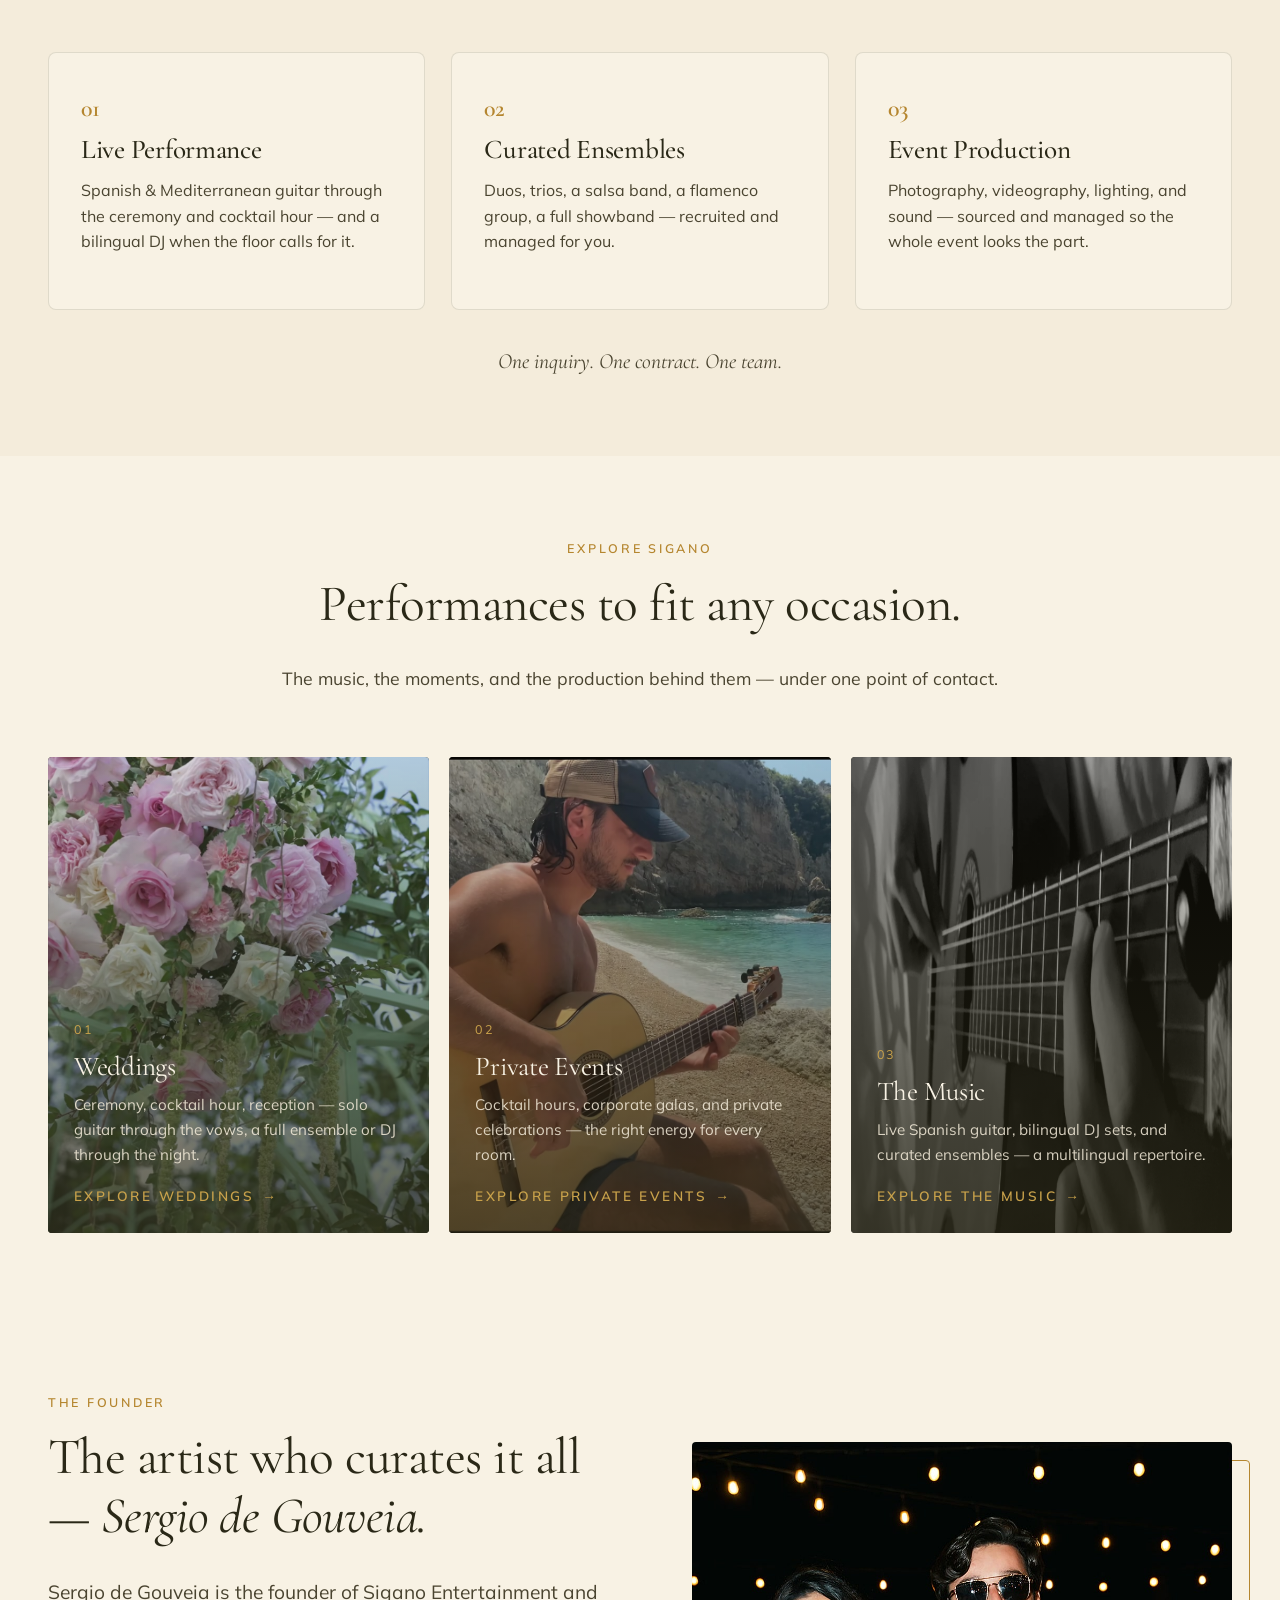
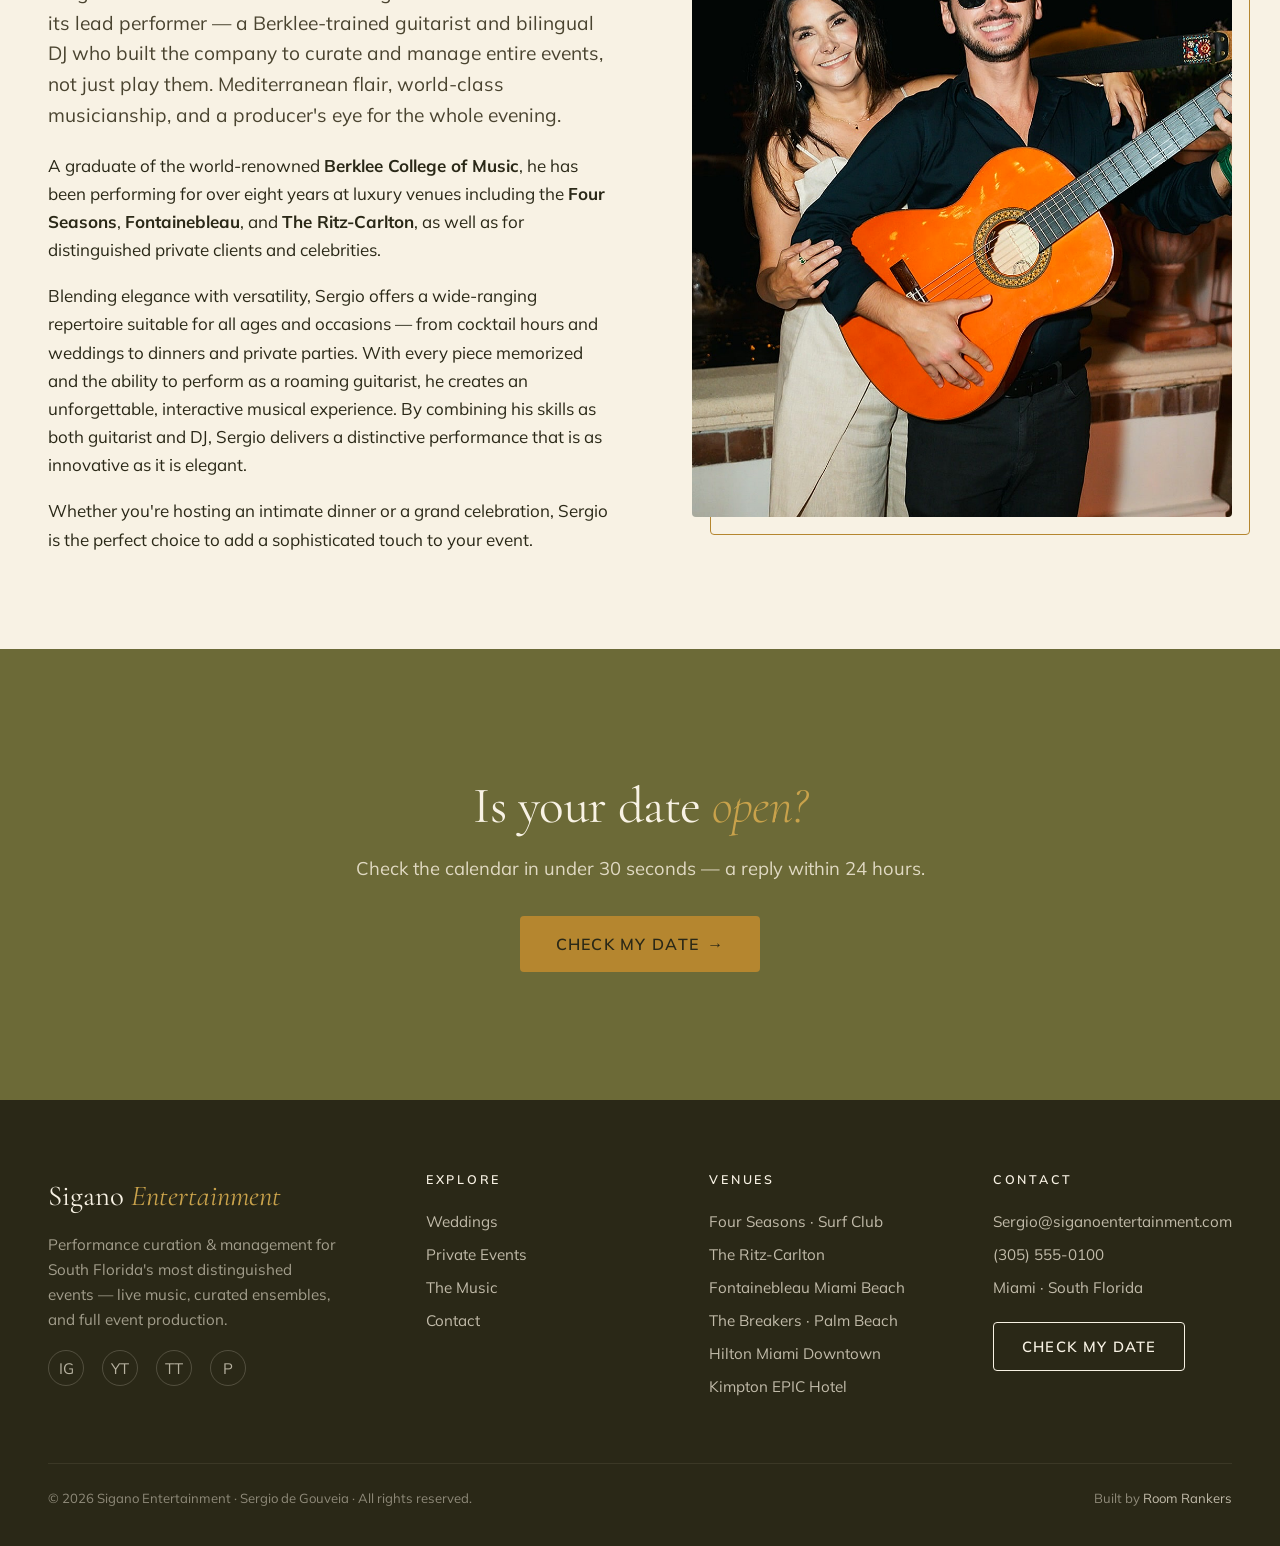
==== commit 7be48331: "Venues: replace placeholders with Sergio's real venue list (confirmed names/locations) Trust strips " ====
--- a/index.html
+++ b/index.html
@@ -310,12 +310,12 @@
       <div>
         <h4>Venues</h4>
         <ul>
-          <li>Vizcaya Museum &amp; Gardens</li>
-          <li>The Biltmore Coral Gables</li>
-          <li>Faena Miami Beach</li>
-          <li>Fisher Island Club</li>
-          <li>1 Hotel South Beach</li>
-          <li>Ancient Spanish Monastery</li>
+          <li>Four Seasons · Surf Club</li>
+          <li>The Ritz-Carlton</li>
+          <li>Fontainebleau Miami Beach</li>
+          <li>The Breakers · Palm Beach</li>
+          <li>Hilton Miami Downtown</li>
+          <li>Kimpton EPIC Hotel</li>
         </ul>
       </div>
       <div>
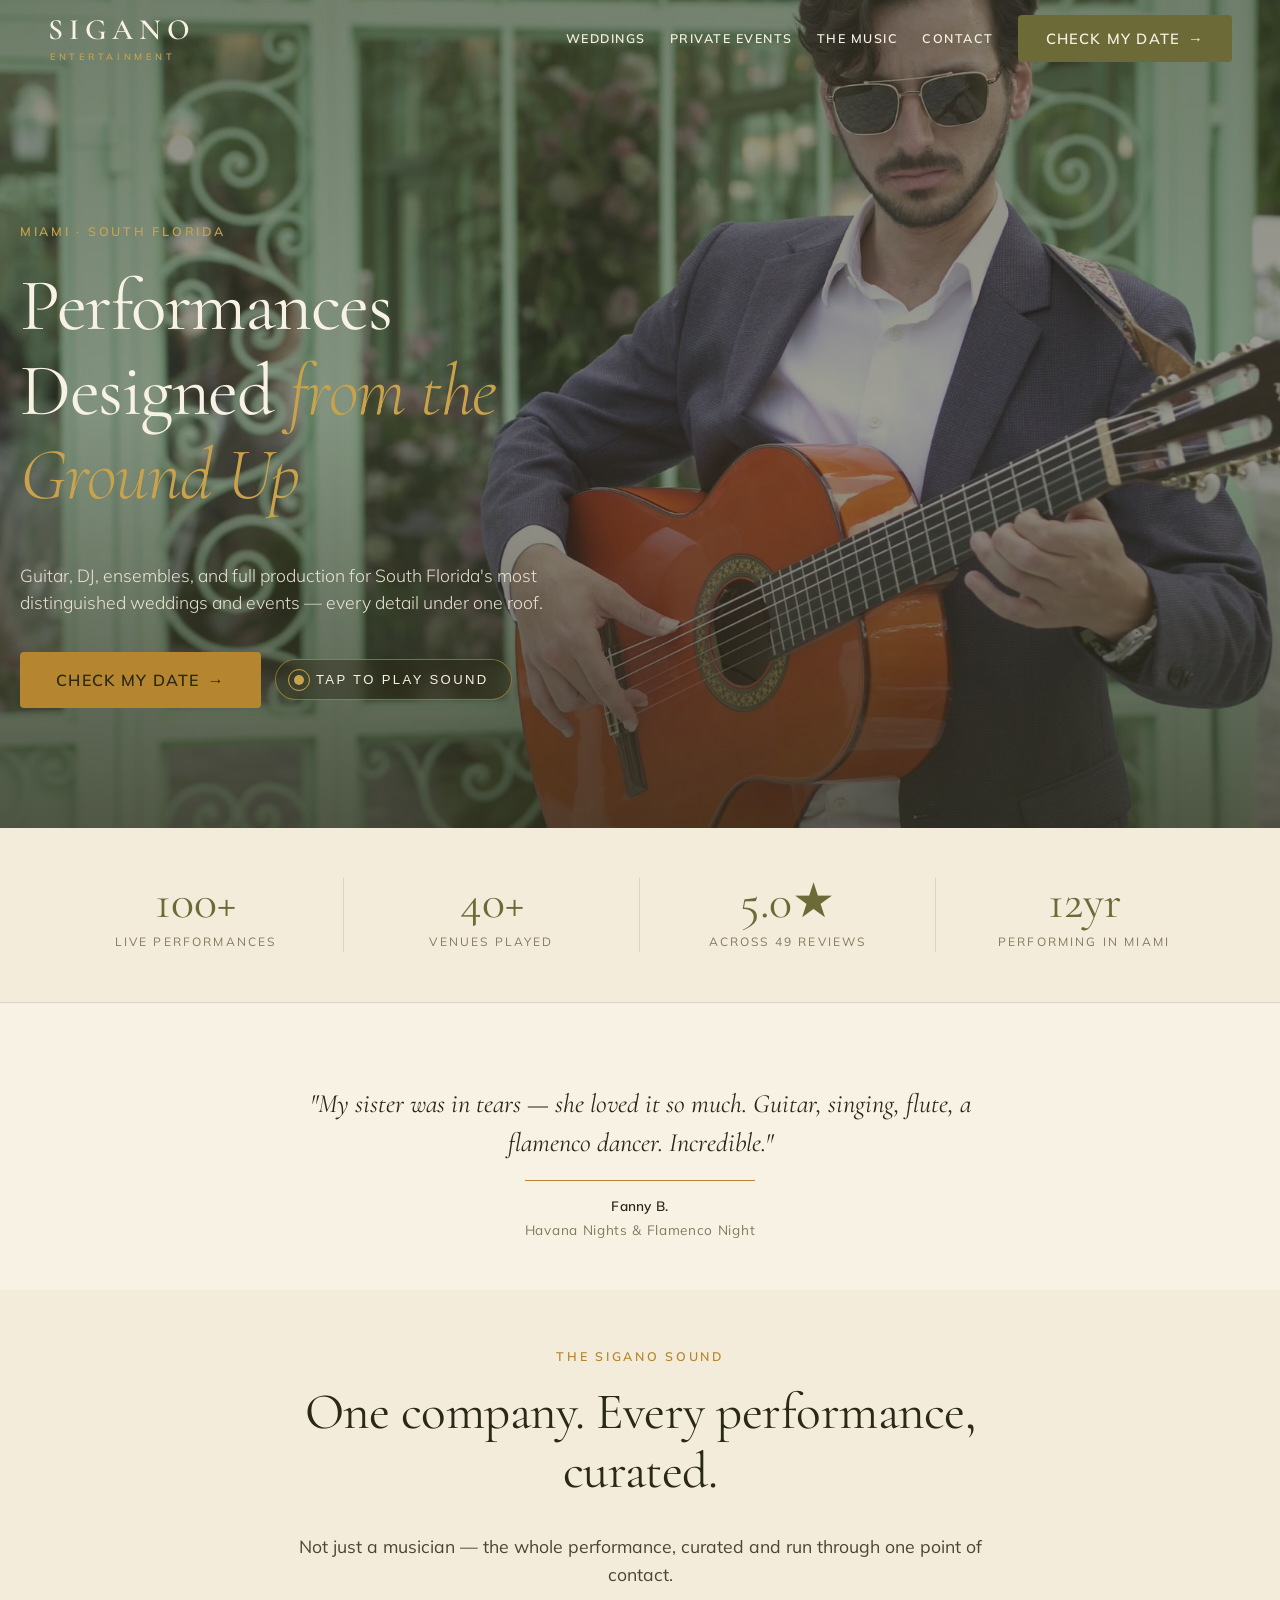
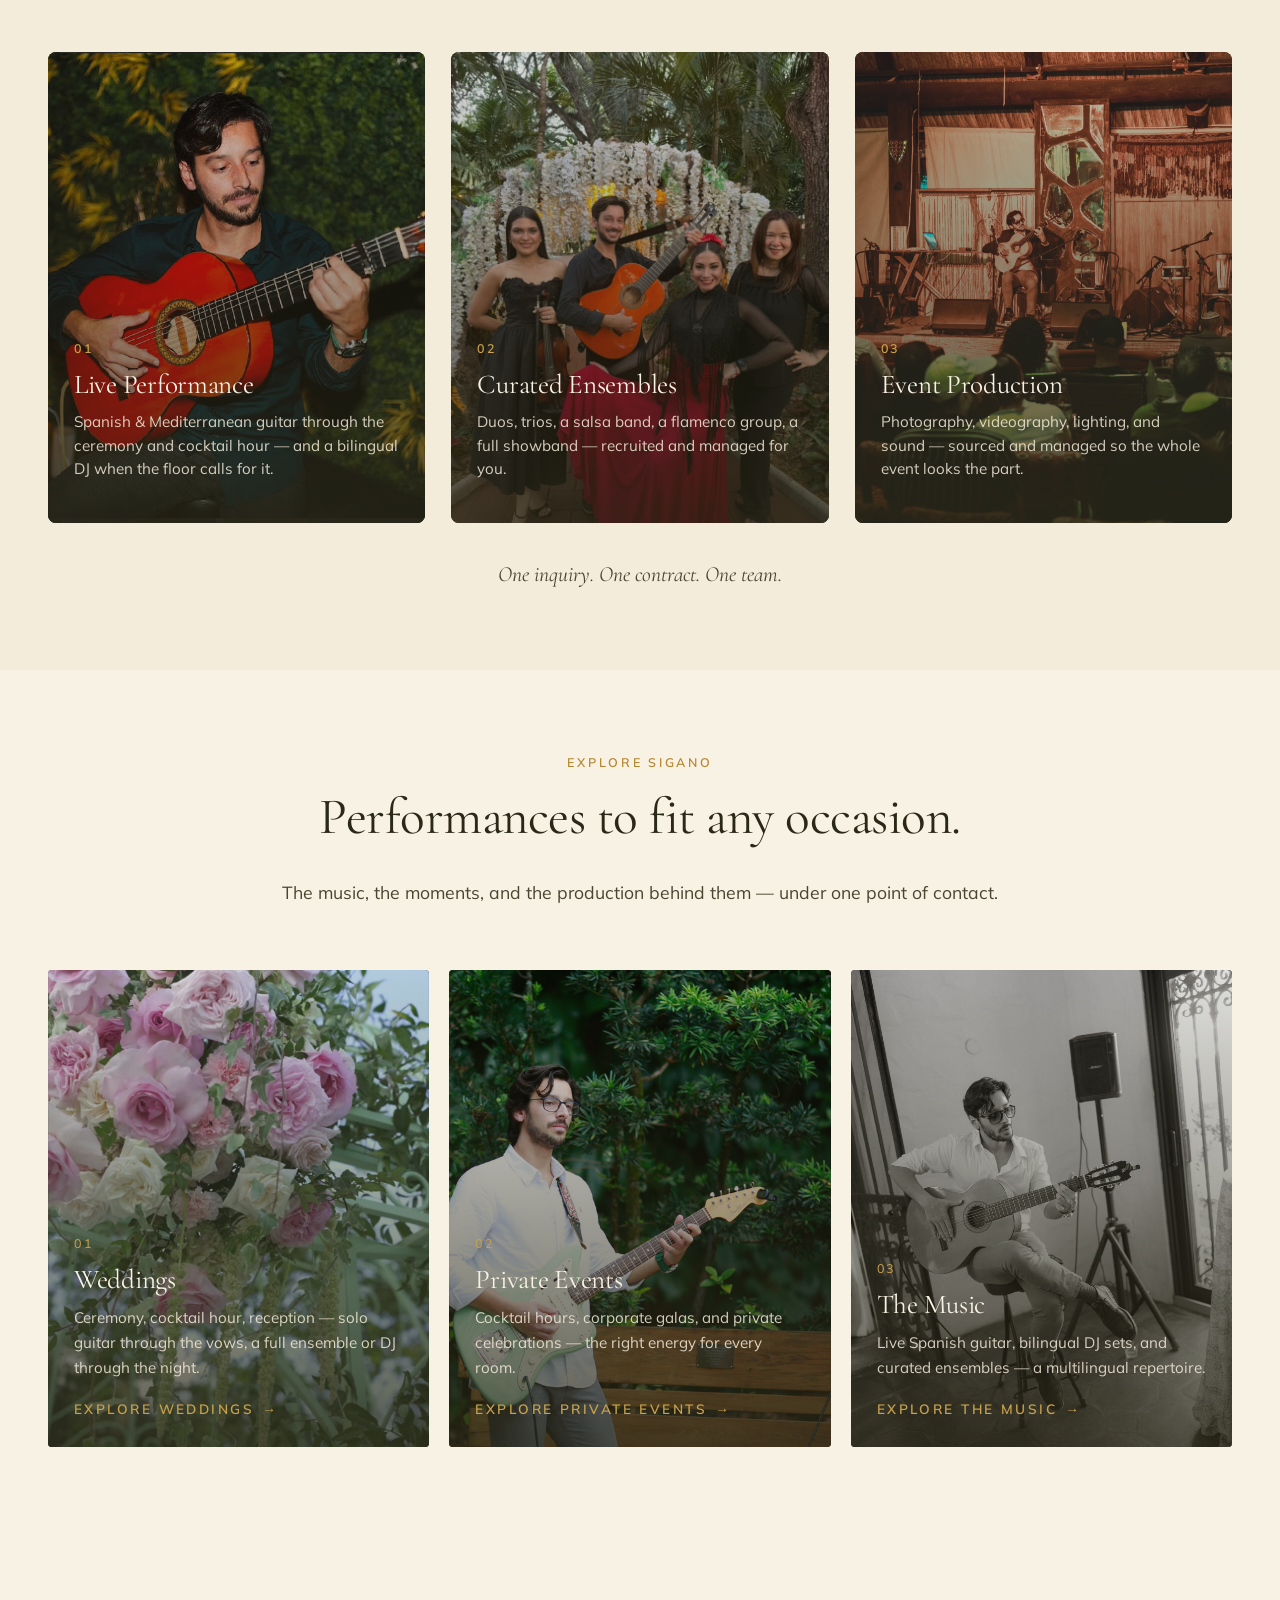
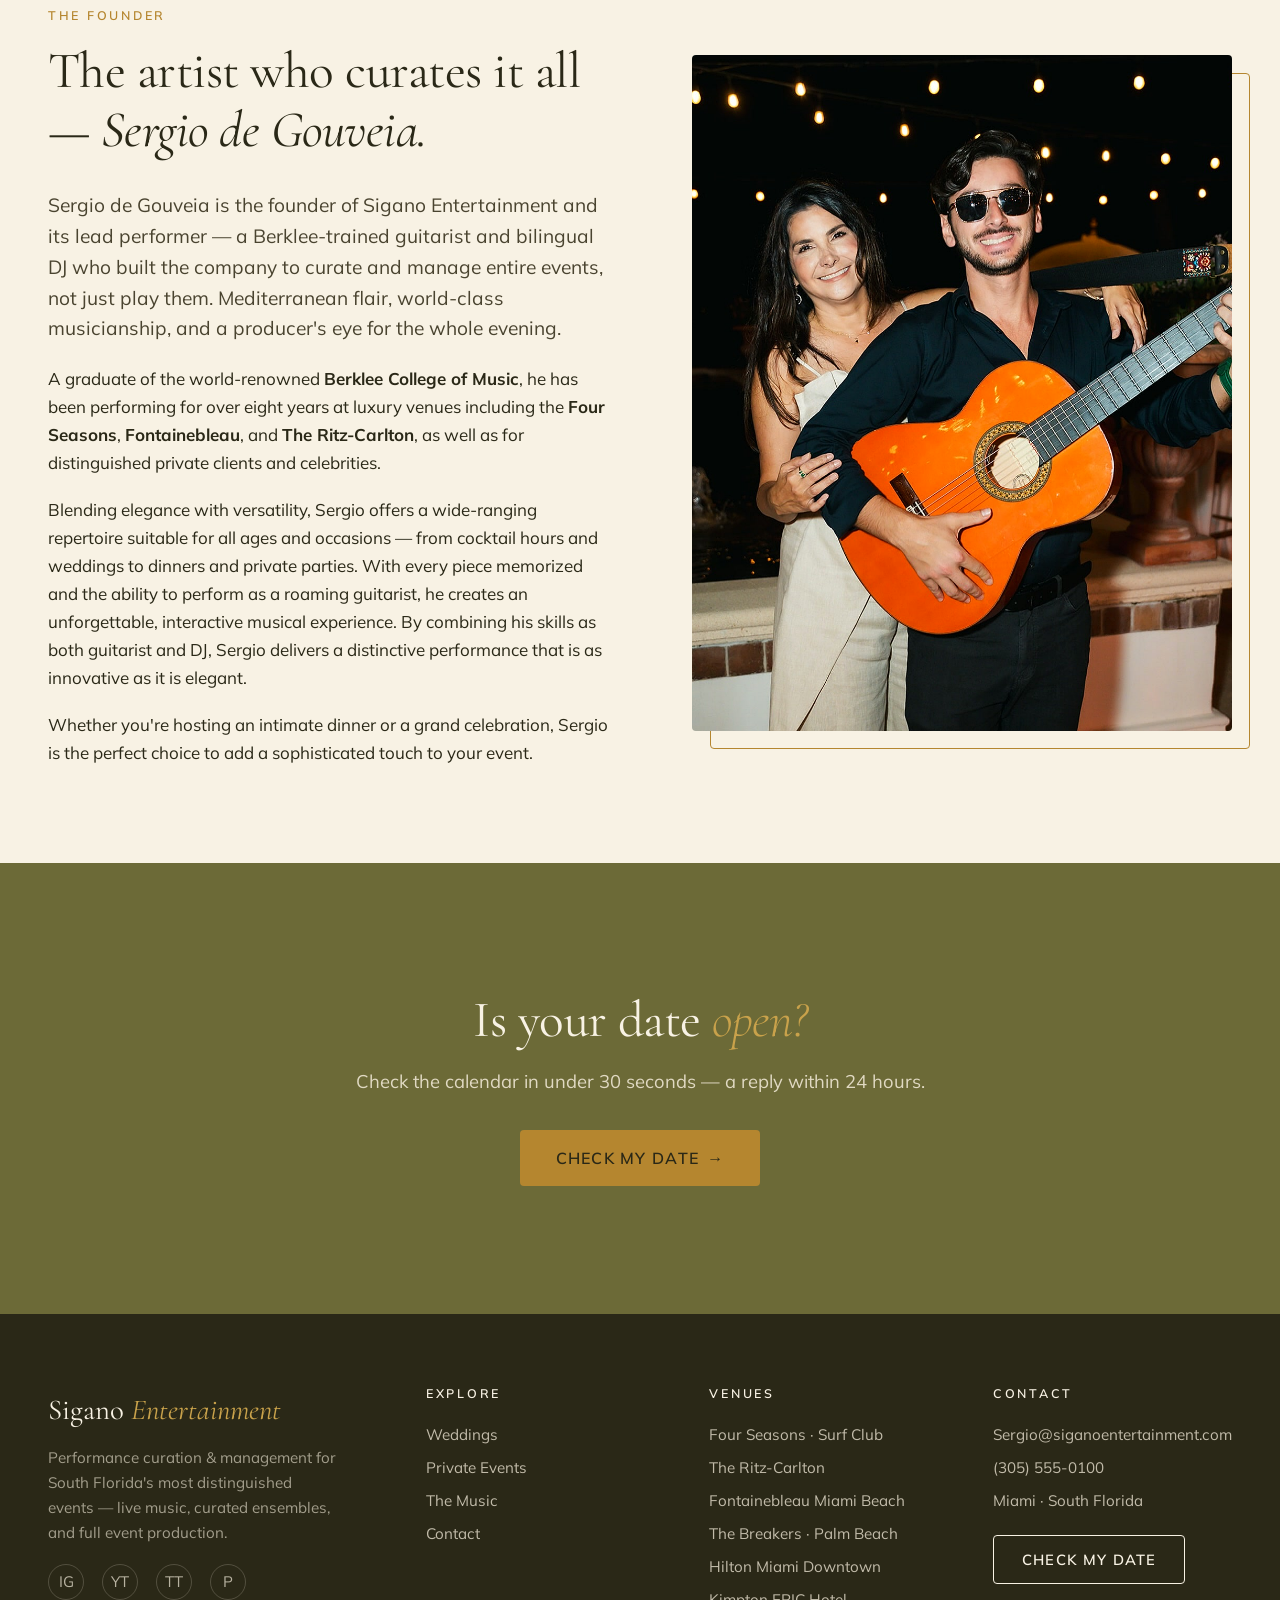
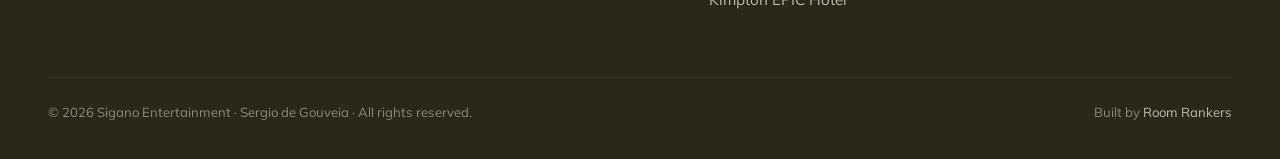
==== commit 5b24702f: "Homepage imagery: add image slots to the three pillars, wire Sergio's photos Pillars now use the sam" ====
--- a/index.html
+++ b/index.html
@@ -197,19 +197,28 @@
     </div>
     <div class="pillars">
       <div class="pillar">
-        <div class="pillar__num">01</div>
-        <h3 class="pillar__title">Live Performance</h3>
-        <p class="pillar__desc">Spanish &amp; Mediterranean guitar through the ceremony and cocktail hour — and a bilingual DJ when the floor calls for it.</p>
+        <div class="pillar__bg" style="background-image:url('assets/img/pillar-live-performance.jpg');"></div>
+        <div class="pillar__content">
+          <div class="pillar__num">01</div>
+          <h3 class="pillar__title">Live Performance</h3>
+          <p class="pillar__desc">Spanish &amp; Mediterranean guitar through the ceremony and cocktail hour — and a bilingual DJ when the floor calls for it.</p>
+        </div>
       </div>
       <div class="pillar">
-        <div class="pillar__num">02</div>
-        <h3 class="pillar__title">Curated Ensembles</h3>
-        <p class="pillar__desc">Duos, trios, a salsa band, a flamenco group, a full showband — recruited and managed for you.</p>
+        <div class="pillar__bg" style="background-image:url('assets/img/pillar-ensembles.jpg');"></div>
+        <div class="pillar__content">
+          <div class="pillar__num">02</div>
+          <h3 class="pillar__title">Curated Ensembles</h3>
+          <p class="pillar__desc">Duos, trios, a salsa band, a flamenco group, a full showband — recruited and managed for you.</p>
+        </div>
       </div>
       <div class="pillar">
-        <div class="pillar__num">03</div>
-        <h3 class="pillar__title">Event Production</h3>
-        <p class="pillar__desc">Photography, videography, lighting, and sound — sourced and managed so the whole event looks the part.</p>
+        <div class="pillar__bg" style="background-image:url('assets/img/pillar-event-production.jpg');"></div>
+        <div class="pillar__content">
+          <div class="pillar__num">03</div>
+          <h3 class="pillar__title">Event Production</h3>
+          <p class="pillar__desc">Photography, videography, lighting, and sound — sourced and managed so the whole event looks the part.</p>
+        </div>
       </div>
     </div>
     <p class="pillars__foot">One inquiry. One contract. One team.</p>
@@ -235,7 +244,7 @@
         </div>
       </a>
       <a href="private-events.html" class="service-card">
-        <div class="service-card__bg" style="background-image:url('assets/img/poster-corporate.jpg');"></div>
+        <div class="service-card__bg" style="background-image:url('assets/img/card-private-events.jpg');"></div>
         <div class="service-card__content">
           <div class="service-card__number">02</div>
           <h3 class="service-card__title">Private Events</h3>
@@ -244,7 +253,7 @@
         </div>
       </a>
       <a href="music.html" class="service-card">
-        <div class="service-card__bg" style="background-image:url('assets/img/card-flamenco-bw.jpg');"></div>
+        <div class="service-card__bg" style="background-image:url('assets/img/card-the-music.jpg');"></div>
         <div class="service-card__content">
           <div class="service-card__number">03</div>
           <h3 class="service-card__title">The Music</h3>
@@ -348,6 +357,7 @@
     <h2 id="check-date-title">Check My Date</h2>
     <p>Five quick fields. Sergio personally reviews every inquiry — you'll hear back within 24 hours with availability and a custom proposal for your venue.</p>
     <form id="check-date-form" novalidate>
+      <input type="hidden" name="inquiry_source" value="homepage" />
       <div class="form-field">
         <label for="cd-name">Your name</label>
         <input id="cd-name" type="text" name="name" required autocomplete="name" />
--- a/assets/css/styles.css
+++ b/assets/css/styles.css
@@ -1371,18 +1371,109 @@
 /* ===== Home: three-pillar curation model ===== */
 .pillars { display: grid; grid-template-columns: repeat(3, 1fr); gap: 26px; margin-top: 8px; }
 .pillar {
-  background: var(--warm-white);
-  border: 1px solid var(--hairline);
+  position: relative;
+  aspect-ratio: 4 / 5;
+  overflow: hidden;
   border-radius: var(--radius-lg);
-  padding: 36px 32px;
+  background: var(--ink);
+  color: var(--warm-white);
   transition: transform var(--dur) var(--ease), box-shadow var(--dur) var(--ease);
 }
 .pillar:hover { transform: translateY(-4px); box-shadow: 0 18px 40px rgba(42, 40, 23, 0.10); }
-.pillar__num { font-family: var(--font-display); font-size: 1.5rem; font-weight: 600; color: var(--gold); }
-.pillar__title { font-size: 1.7rem; margin: 6px 0 12px; }
-.pillar__desc { color: var(--ink-soft); font-size: 1rem; line-height: 1.62; }
+.pillar__bg {
+  position: absolute; inset: 0;
+  background-size: cover;
+  background-position: center;
+  transition: transform 0.7s var(--ease);
+}
+.pillar:hover .pillar__bg { transform: scale(1.06); }
+.pillar::after {
+  content: '';
+  position: absolute; inset: 0;
+  background: linear-gradient(180deg, rgba(42,40,23,0.15) 0%, rgba(42,40,23,0.75) 100%);
+  z-index: 1;
+}
+.pillar__content {
+  position: absolute;
+  inset: 0;
+  z-index: 2;
+  padding: 26px;
+  display: flex;
+  flex-direction: column;
+  justify-content: flex-end;
+}
+.pillar__num {
+  font-size: 0.78rem;
+  letter-spacing: 0.22em;
+  text-transform: uppercase;
+  font-weight: 600;
+  color: var(--gold-soft);
+  margin-bottom: 12px;
+}
+.pillar__title {
+  font-family: var(--font-display);
+  font-size: 1.7rem;
+  font-weight: 400;
+  color: var(--warm-white);
+  margin: 0 0 10px;
+  line-height: 1.1;
+}
+.pillar__desc { font-size: 0.95rem; color: rgba(244, 236, 219, 0.85); line-height: 1.55; max-width: 38ch; }
 .pillars__foot {
   text-align: center; margin: 34px auto 0; max-width: 60ch;
   font-family: var(--font-display); font-style: italic; font-size: 1.35rem; color: var(--ink-soft);
 }
-@media (max-width: 860px) { .pillars { grid-template-columns: 1fr; } }
+@media (max-width: 860px) { .pillars { grid-template-columns: 1fr; } .pillar { aspect-ratio: 5 / 4; } }
+@media (max-width: 520px) { .pillar { aspect-ratio: 6 / 5; } .pillar__content { padding: 22px; } .pillar__title { font-size: 1.65rem; } }
+
+
+/* ---- Venue logo wall (Private Events — logos version) ---- */
+.venue-wall {
+  display: flex;
+  flex-wrap: wrap;
+  align-items: center;
+  justify-content: center;
+  gap: 28px 44px;
+  margin-top: 8px;
+}
+.venue-logo {
+  height: 52px;
+  width: auto;
+  max-width: 180px;
+  object-fit: contain;
+  filter: grayscale(1) opacity(0.62);
+  transition: filter 0.3s var(--ease);
+}
+.venue-logo:hover { filter: grayscale(0) opacity(1); }
+@media (max-width: 720px) {
+  .venue-wall { gap: 20px 28px; }
+  .venue-logo { height: 40px; max-width: 130px; }
+}
+
+
+/* ---- Music page: audio playlist + social hub ---- */
+.playlist { margin-top: 40px; display: flex; flex-direction: column; gap: 0; }
+.track {
+  display: flex; align-items: center; justify-content: space-between; gap: 24px;
+  padding: 18px 0; border-bottom: 1px solid var(--hairline);
+}
+.track:first-child { border-top: 1px solid var(--hairline); }
+.track__meta { display: flex; align-items: baseline; gap: 16px; }
+.track__num { font-family: var(--font-body); font-size: 0.78rem; letter-spacing: 0.18em; color: var(--gold); }
+.track__title { font-family: var(--font-display); font-size: 1.35rem; color: var(--ink); }
+.track__audio { height: 34px; max-width: 320px; width: 100%; }
+.social-hub { margin-top: 40px; display: grid; grid-template-columns: repeat(3, 1fr); gap: 20px; }
+.social-card {
+  display: flex; flex-direction: column; gap: 6px;
+  padding: 30px 28px; border: 1px solid var(--hairline); border-radius: var(--radius);
+  background: var(--warm-white); transition: transform 0.25s var(--ease), box-shadow 0.25s var(--ease);
+}
+.social-card:hover { transform: translateY(-3px); box-shadow: 0 14px 30px rgba(76,78,39,0.10); }
+.social-card__net { font-family: var(--font-display); font-size: 1.6rem; color: var(--ink); }
+.social-card__handle { font-size: 0.95rem; color: var(--muted); }
+.social-card__cta { margin-top: 12px; font-size: 0.8rem; letter-spacing: 0.16em; text-transform: uppercase; font-weight: 600; color: var(--gold); }
+@media (max-width: 720px) {
+  .social-hub { grid-template-columns: 1fr; }
+  .track { flex-direction: column; align-items: flex-start; gap: 12px; }
+  .track__audio { max-width: 100%; }
+}
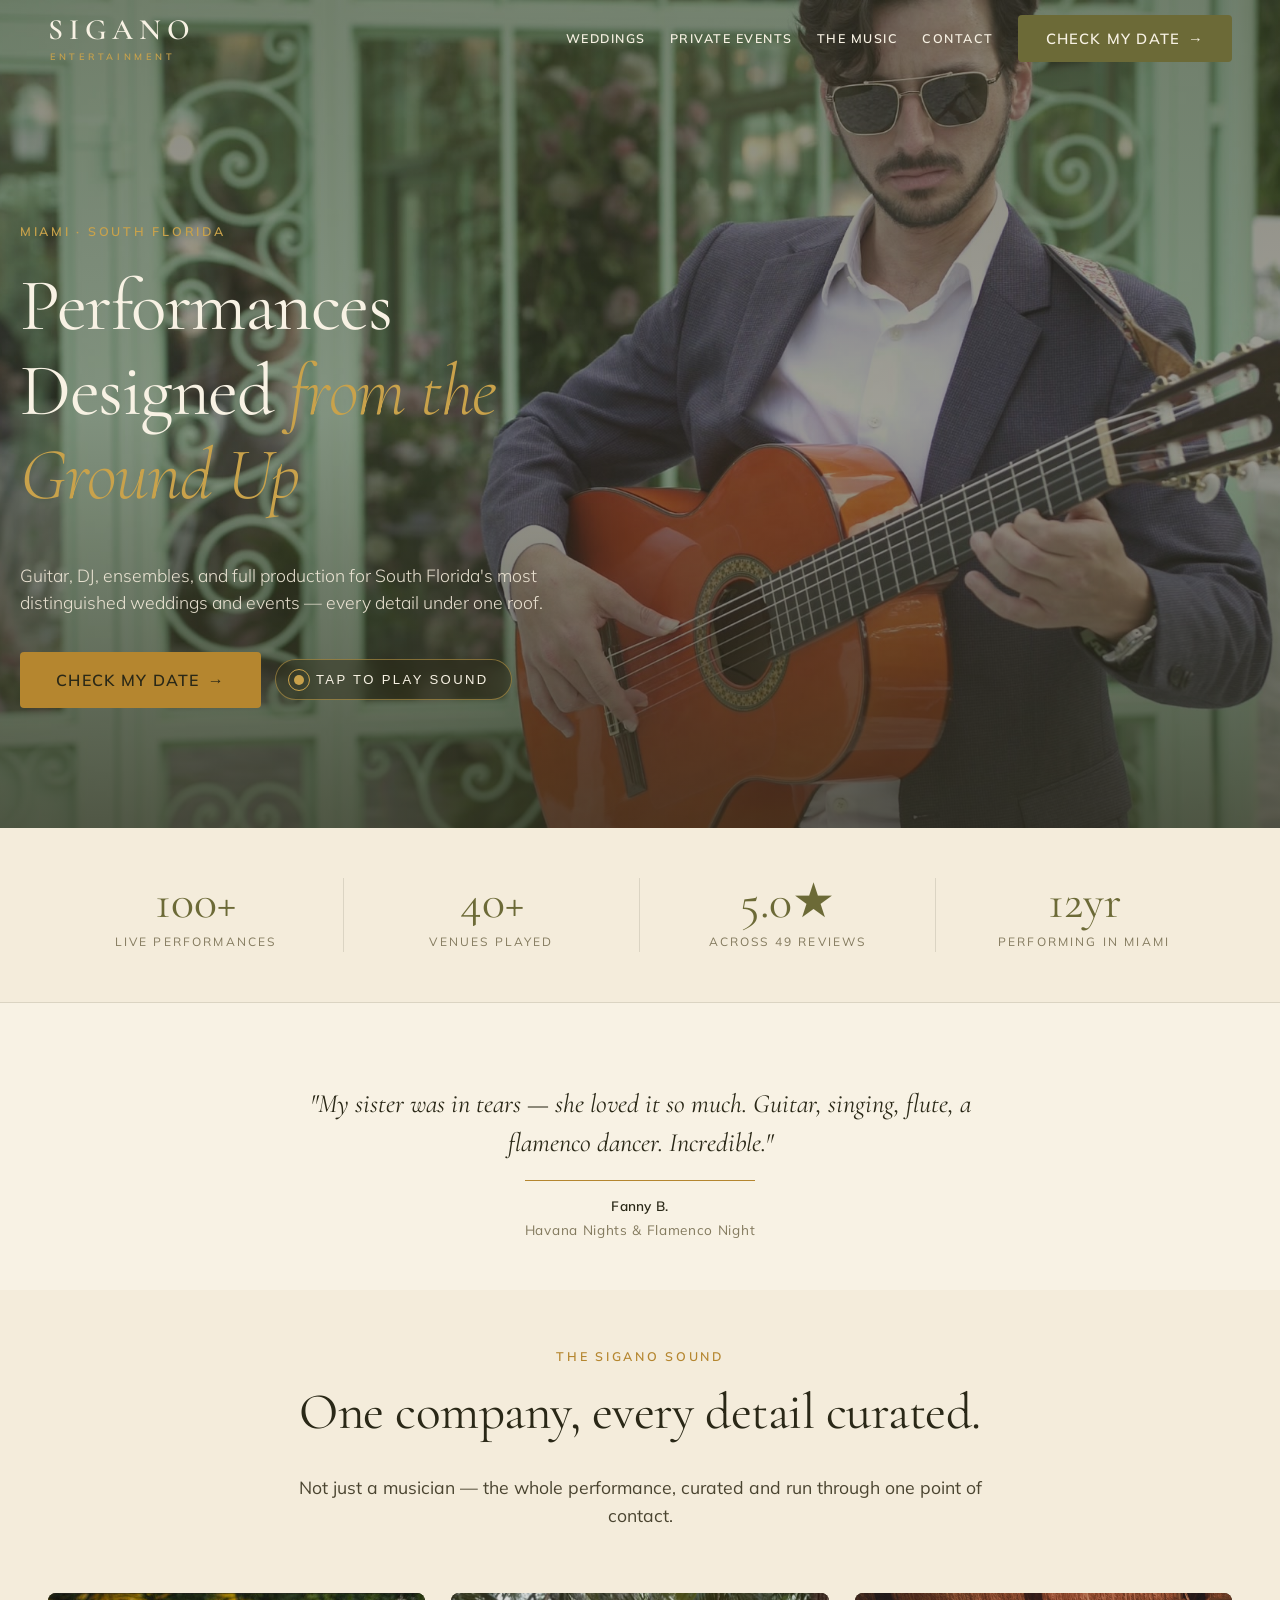
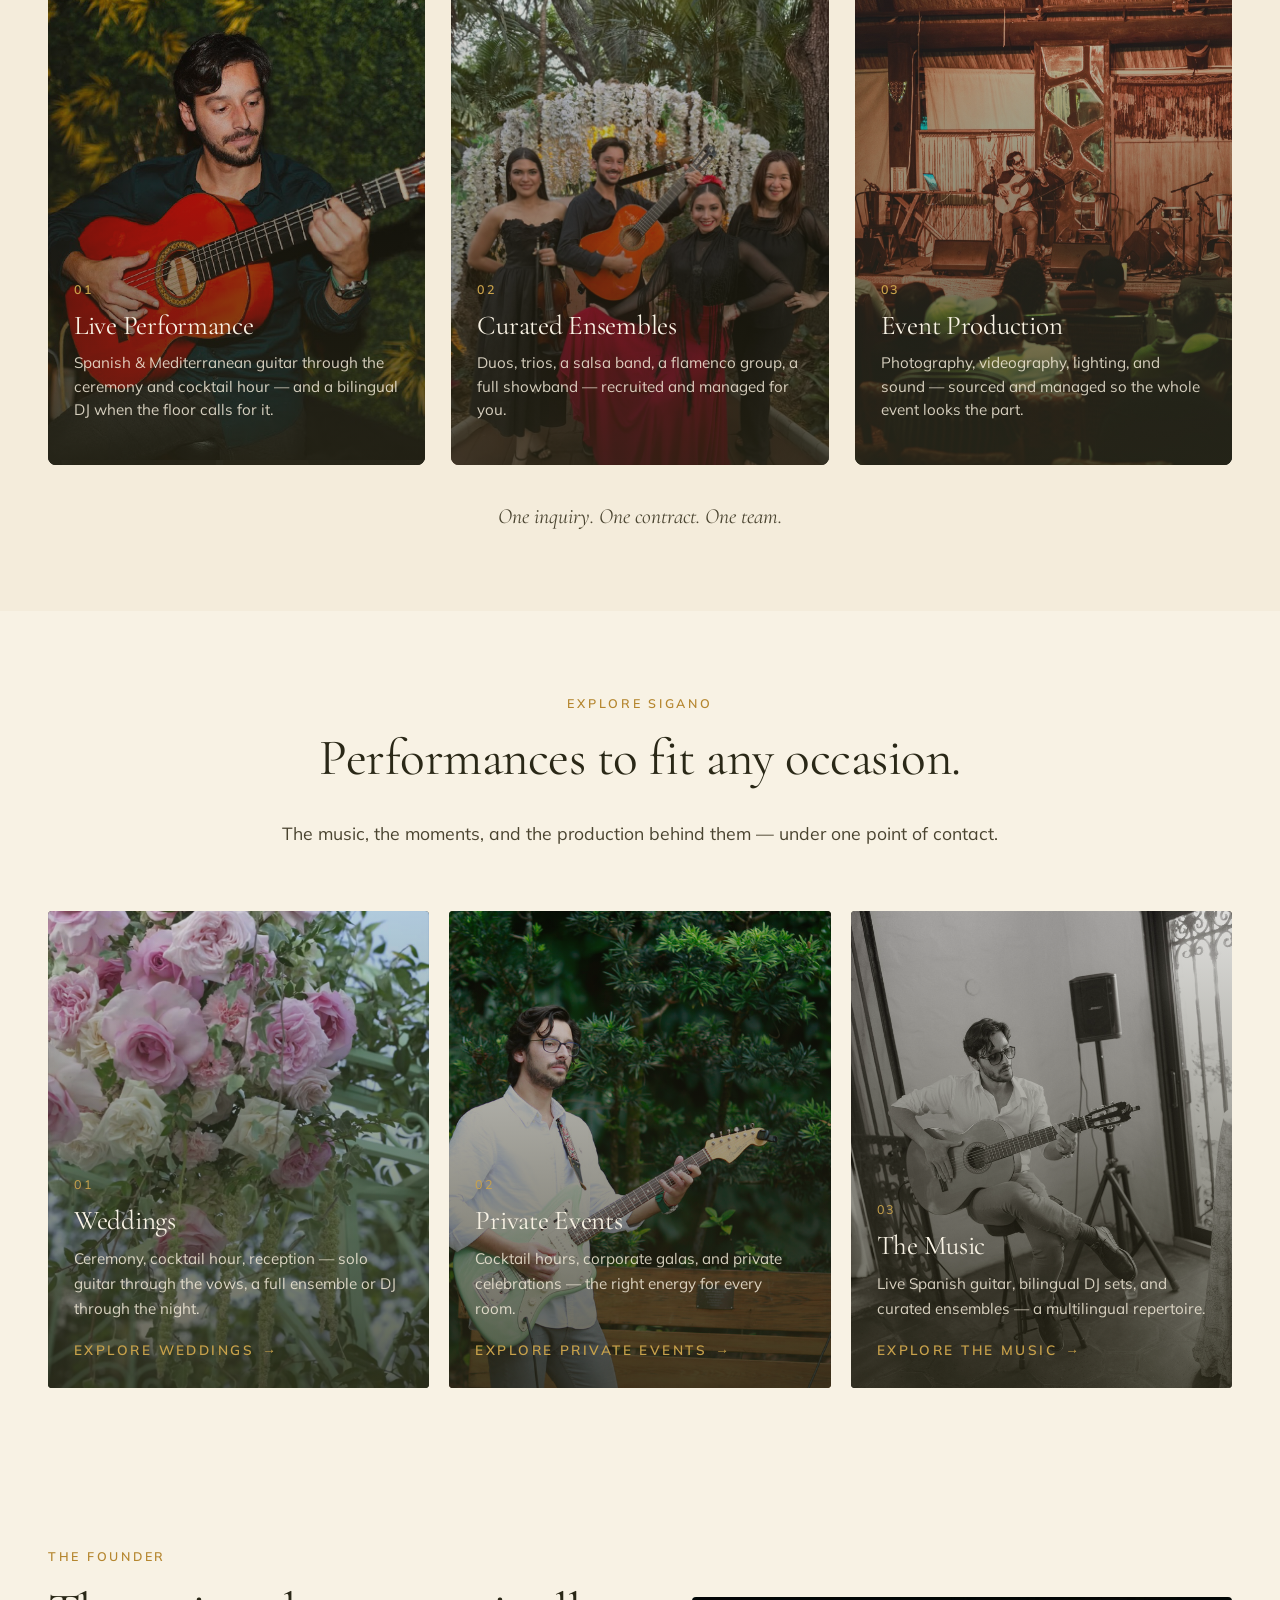
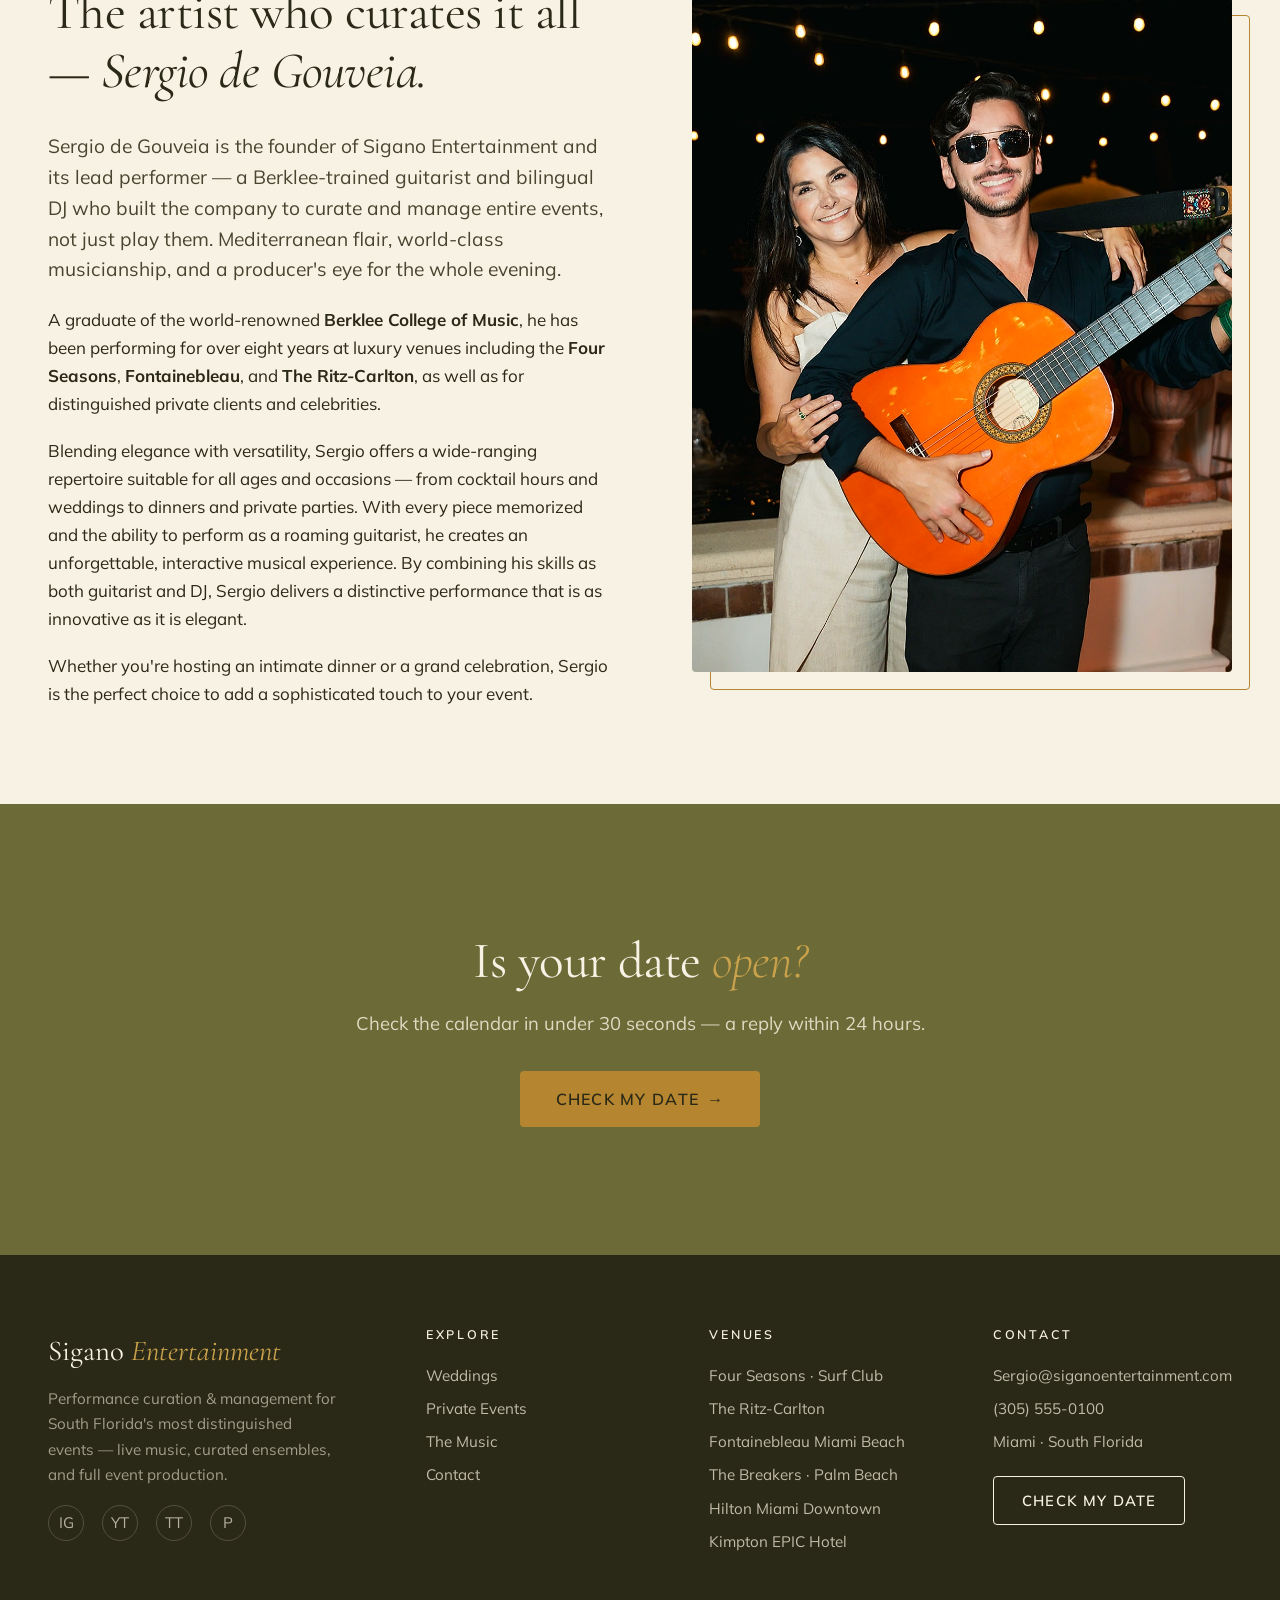
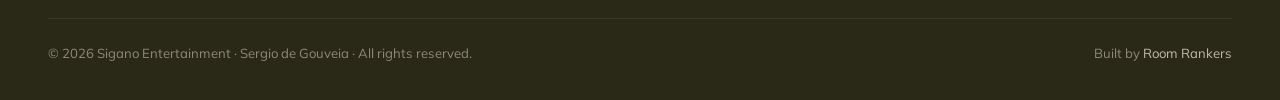
==== commit 69fc7297: "Homepage: reword pillars heading to 'One company, every detail curated.' Co-Authored-By: Claude Opus" ====
--- a/index.html
+++ b/index.html
@@ -17,7 +17,7 @@
 <link rel="preconnect" href="https://fonts.googleapis.com" />
 <link rel="preconnect" href="https://fonts.gstatic.com" crossorigin />
 <link href="https://fonts.googleapis.com/css2?family=Cormorant+Garamond:ital,wght@0,400;0,500;0,600;1,400;1,500&family=Mulish:ital,wght@0,300;0,400;0,500;0,600;0,700;1,400&display=swap" rel="stylesheet" />
-<link rel="stylesheet" href="assets/css/styles.css" />
+<link rel="stylesheet" href="assets/css/styles.css?v=20260720" />
 
 <!-- ===================== Schema.org JSON-LD ===================== -->
 <!-- (1) MusicGroup — entity panel + social link consolidation -->
@@ -192,7 +192,7 @@
   <div class="container">
     <div class="section-head">
       <div class="eyebrow">The Sigano Sound</div>
-      <h2>One company. Every performance, curated.</h2>
+      <h2>One company, every detail curated.</h2>
       <p class="lede">Not just a musician — the whole performance, curated and run through one point of contact.</p>
     </div>
     <div class="pillars">
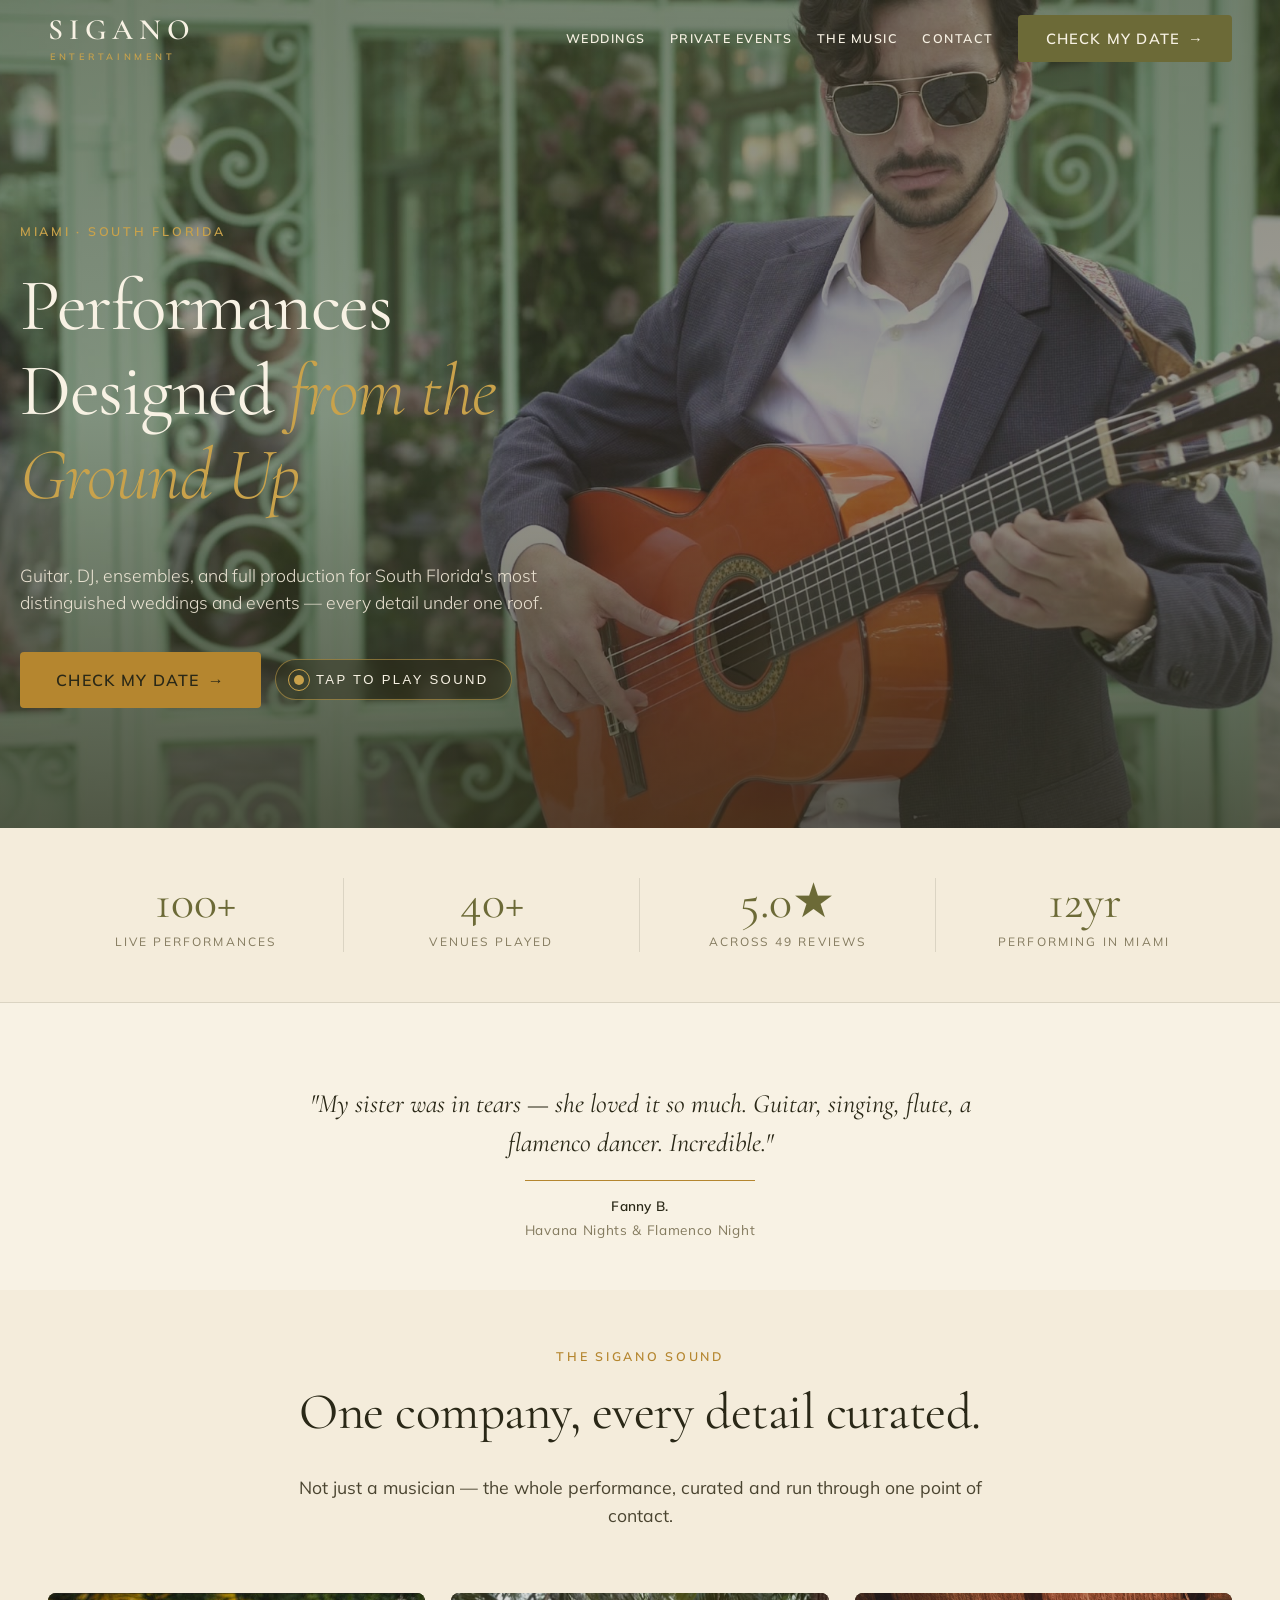
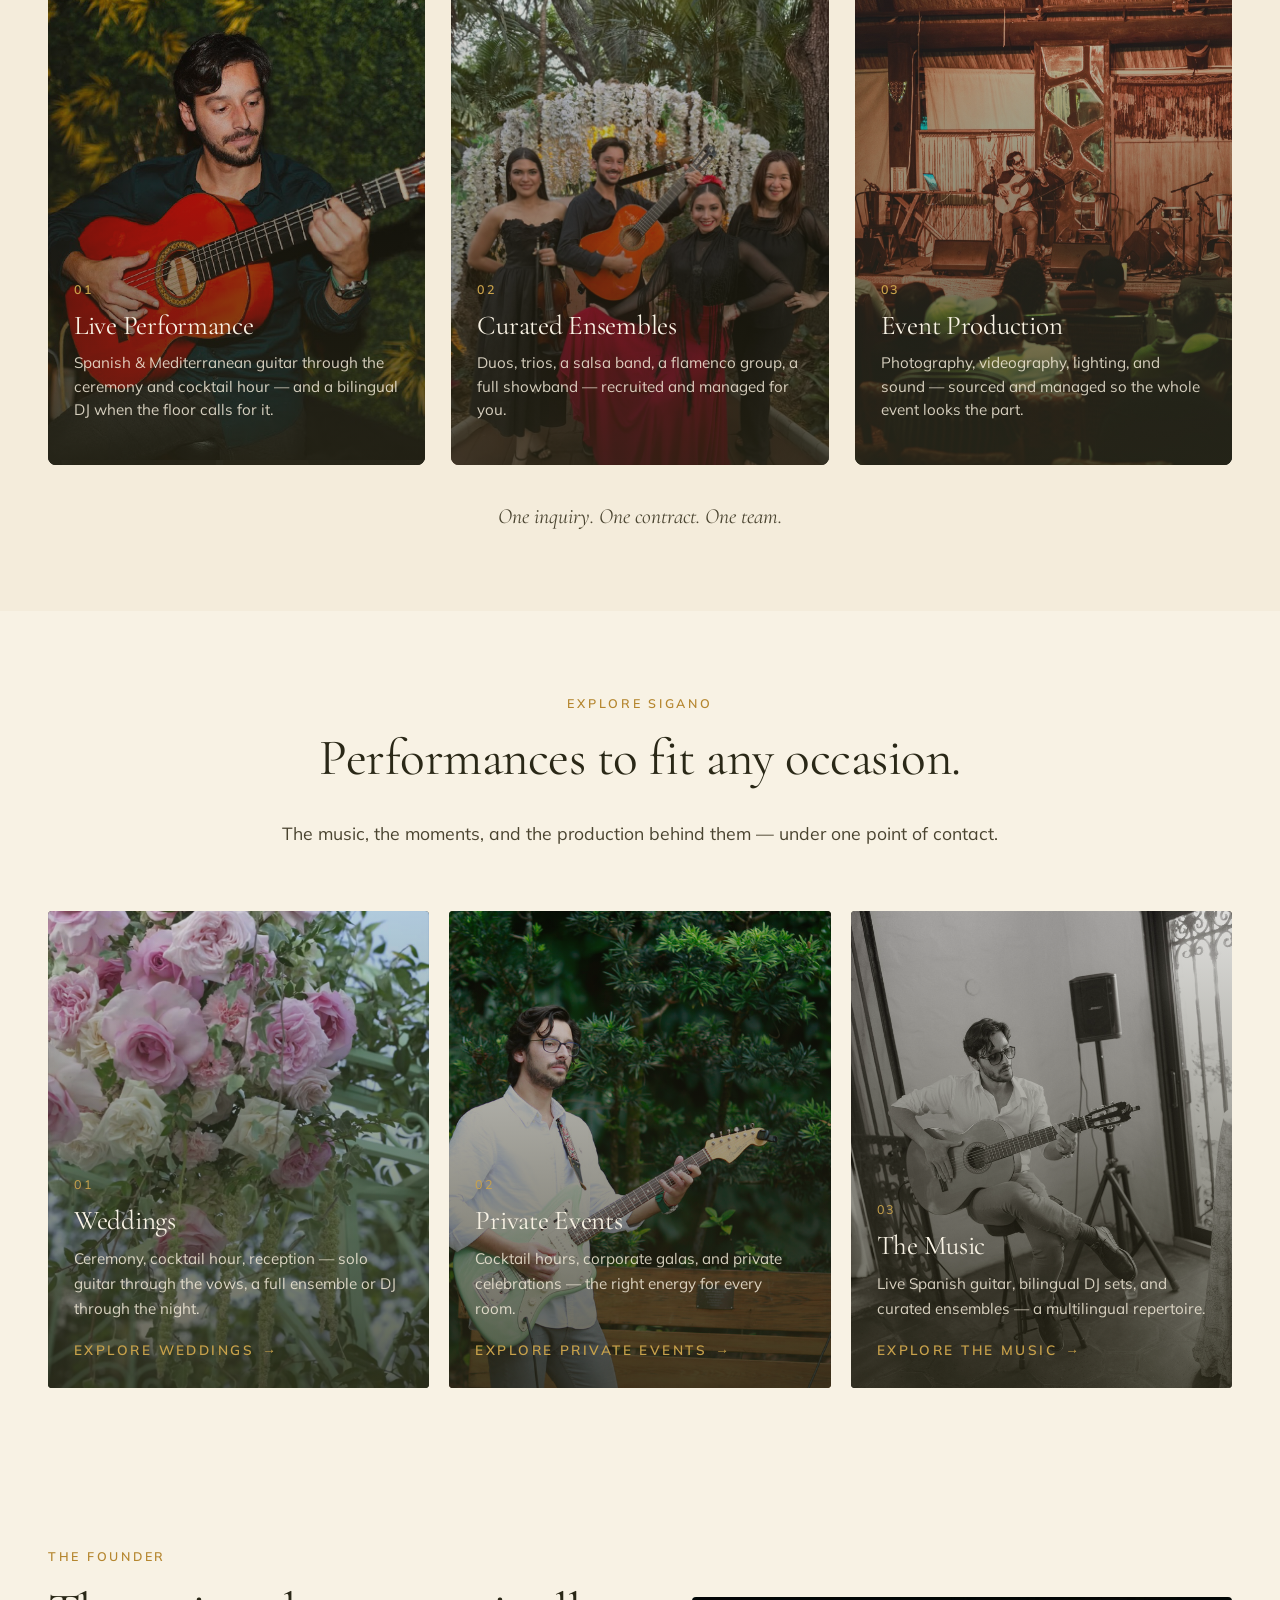
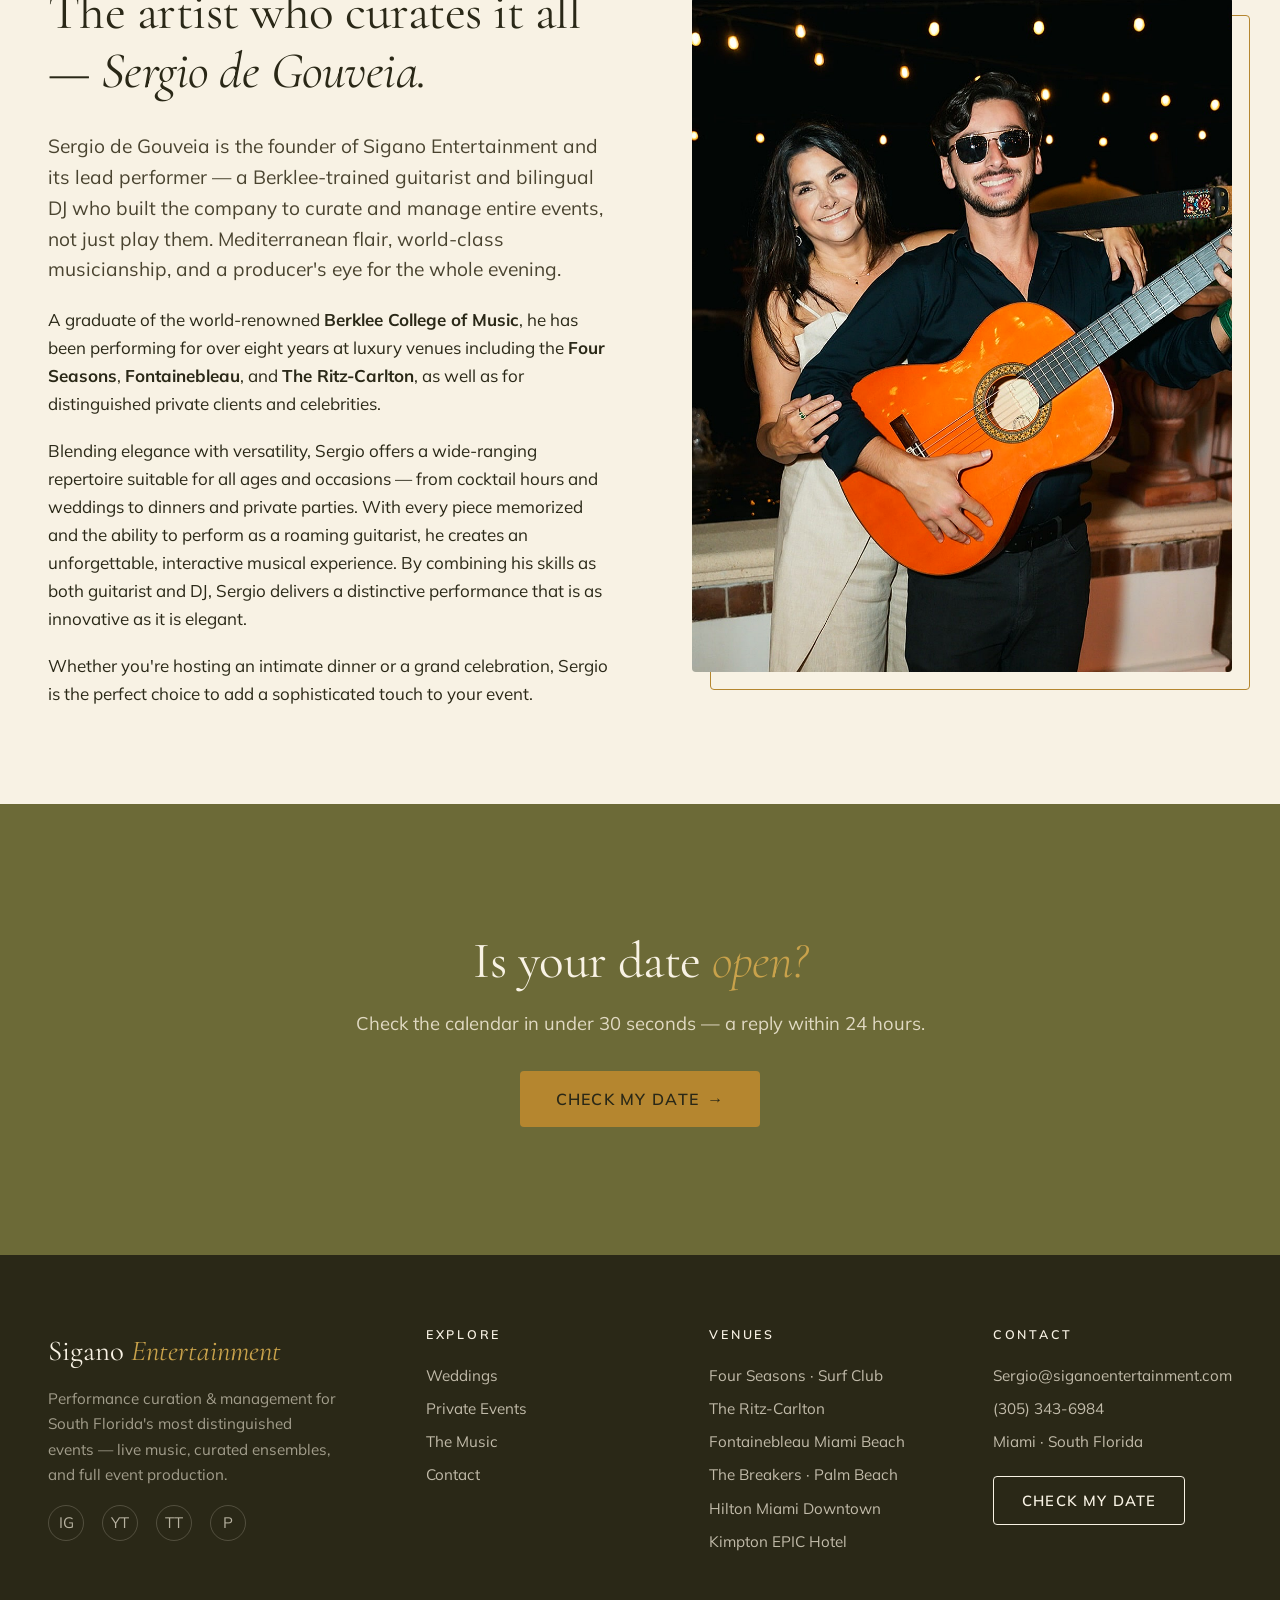
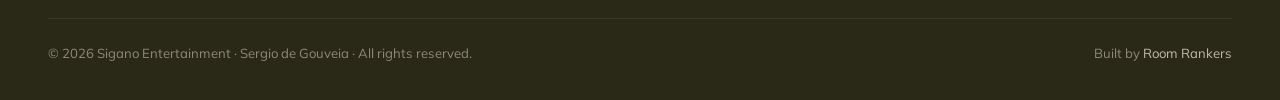
==== commit 402e2bac: "Replace placeholder 555 phone with real business number (305) 343-6984 Affects footer tel: links on " ====
--- a/index.html
+++ b/index.html
@@ -48,7 +48,7 @@
   "name": "Sigano Entertainment",
   "image": "https://siganoentertainment.com/assets/img/og-cover.jpg",
   "url": "https://siganoentertainment.com",
-  "telephone": "+1-305-555-0100",
+  "telephone": "+1-305-343-6984",
   "email": "Sergio@siganoentertainment.com",
   "priceRange": "$$$",
   "address": {
@@ -331,7 +331,7 @@
         <h4>Contact</h4>
         <ul>
           <li><a href="mailto:Sergio@siganoentertainment.com">Sergio@siganoentertainment.com</a></li>
-          <li><a href="tel:+13055550100">(305) 555-0100</a></li>
+          <li><a href="tel:+13053436984">(305) 343-6984</a></li>
           <li>Miami · South Florida</li>
         </ul>
         <button class="btn btn--ghost-light" data-open-modal="check-date" style="margin-top:18px;">Check My Date</button>
